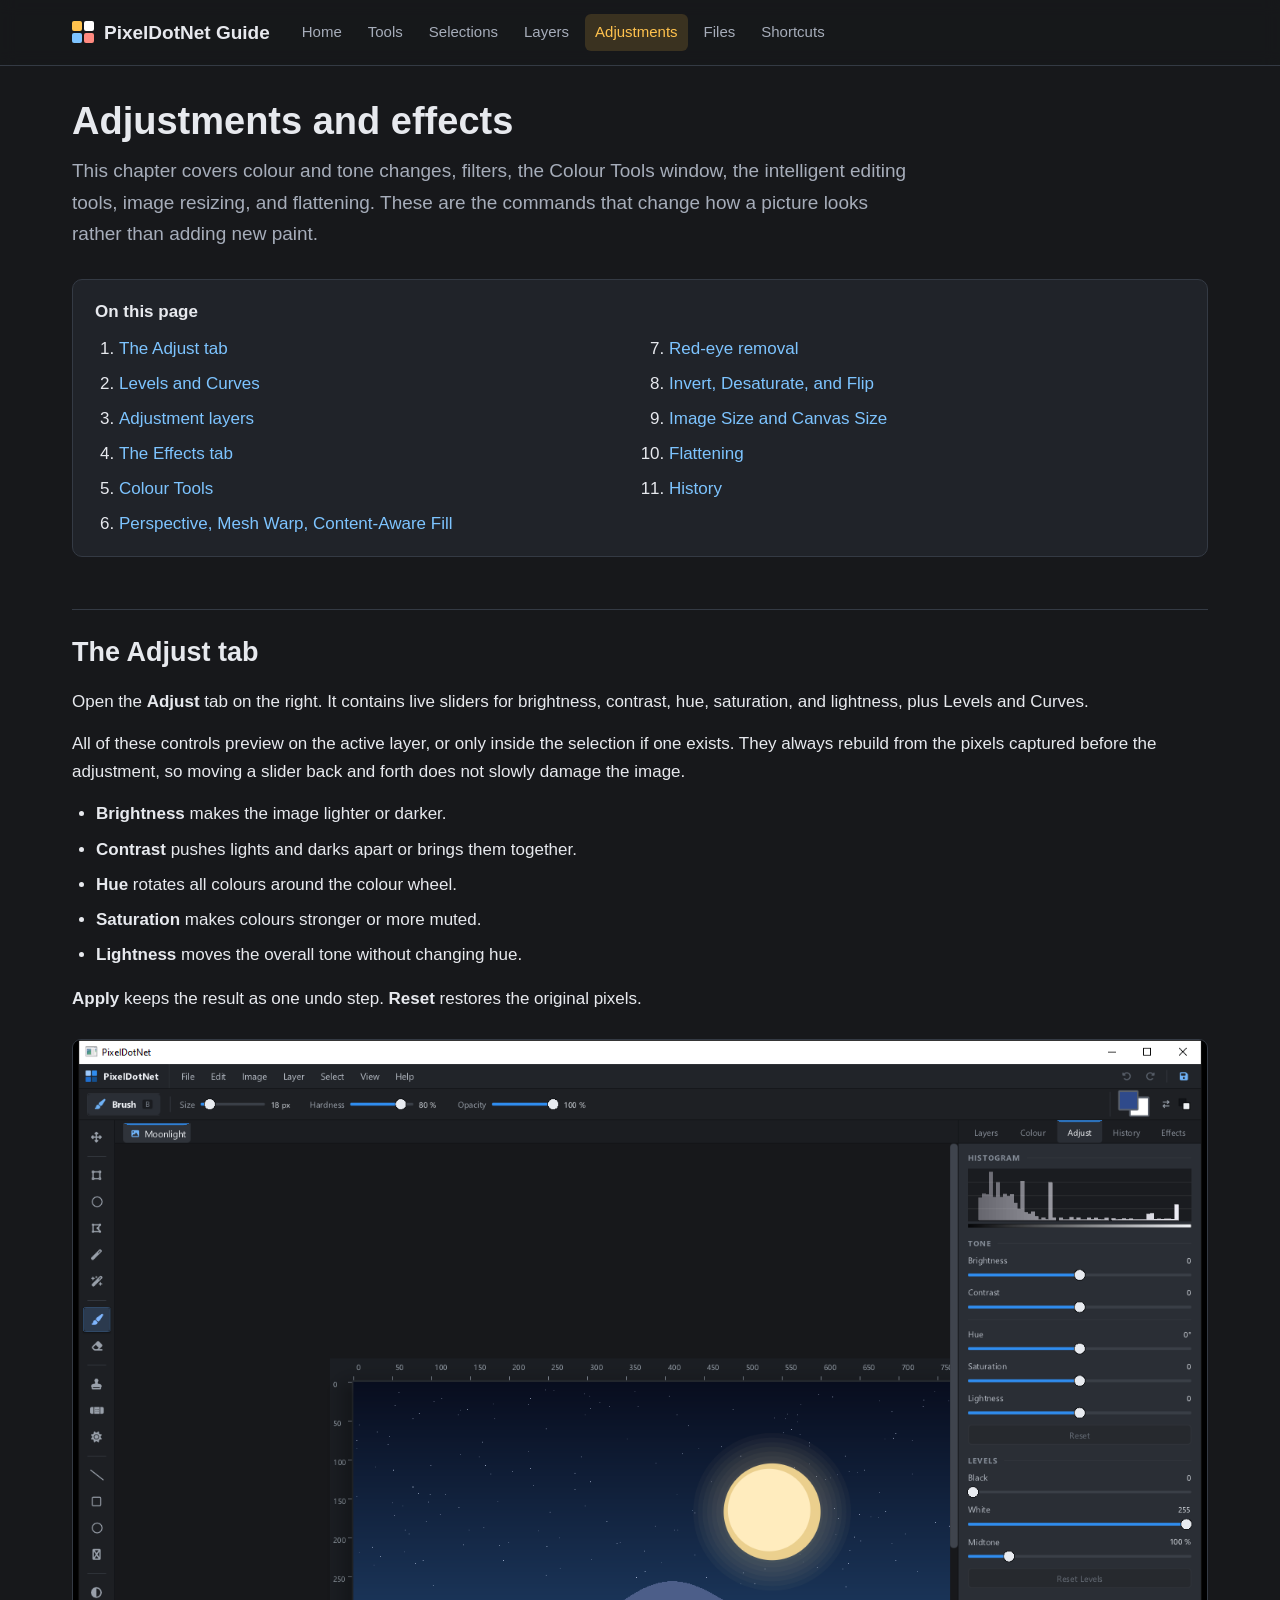
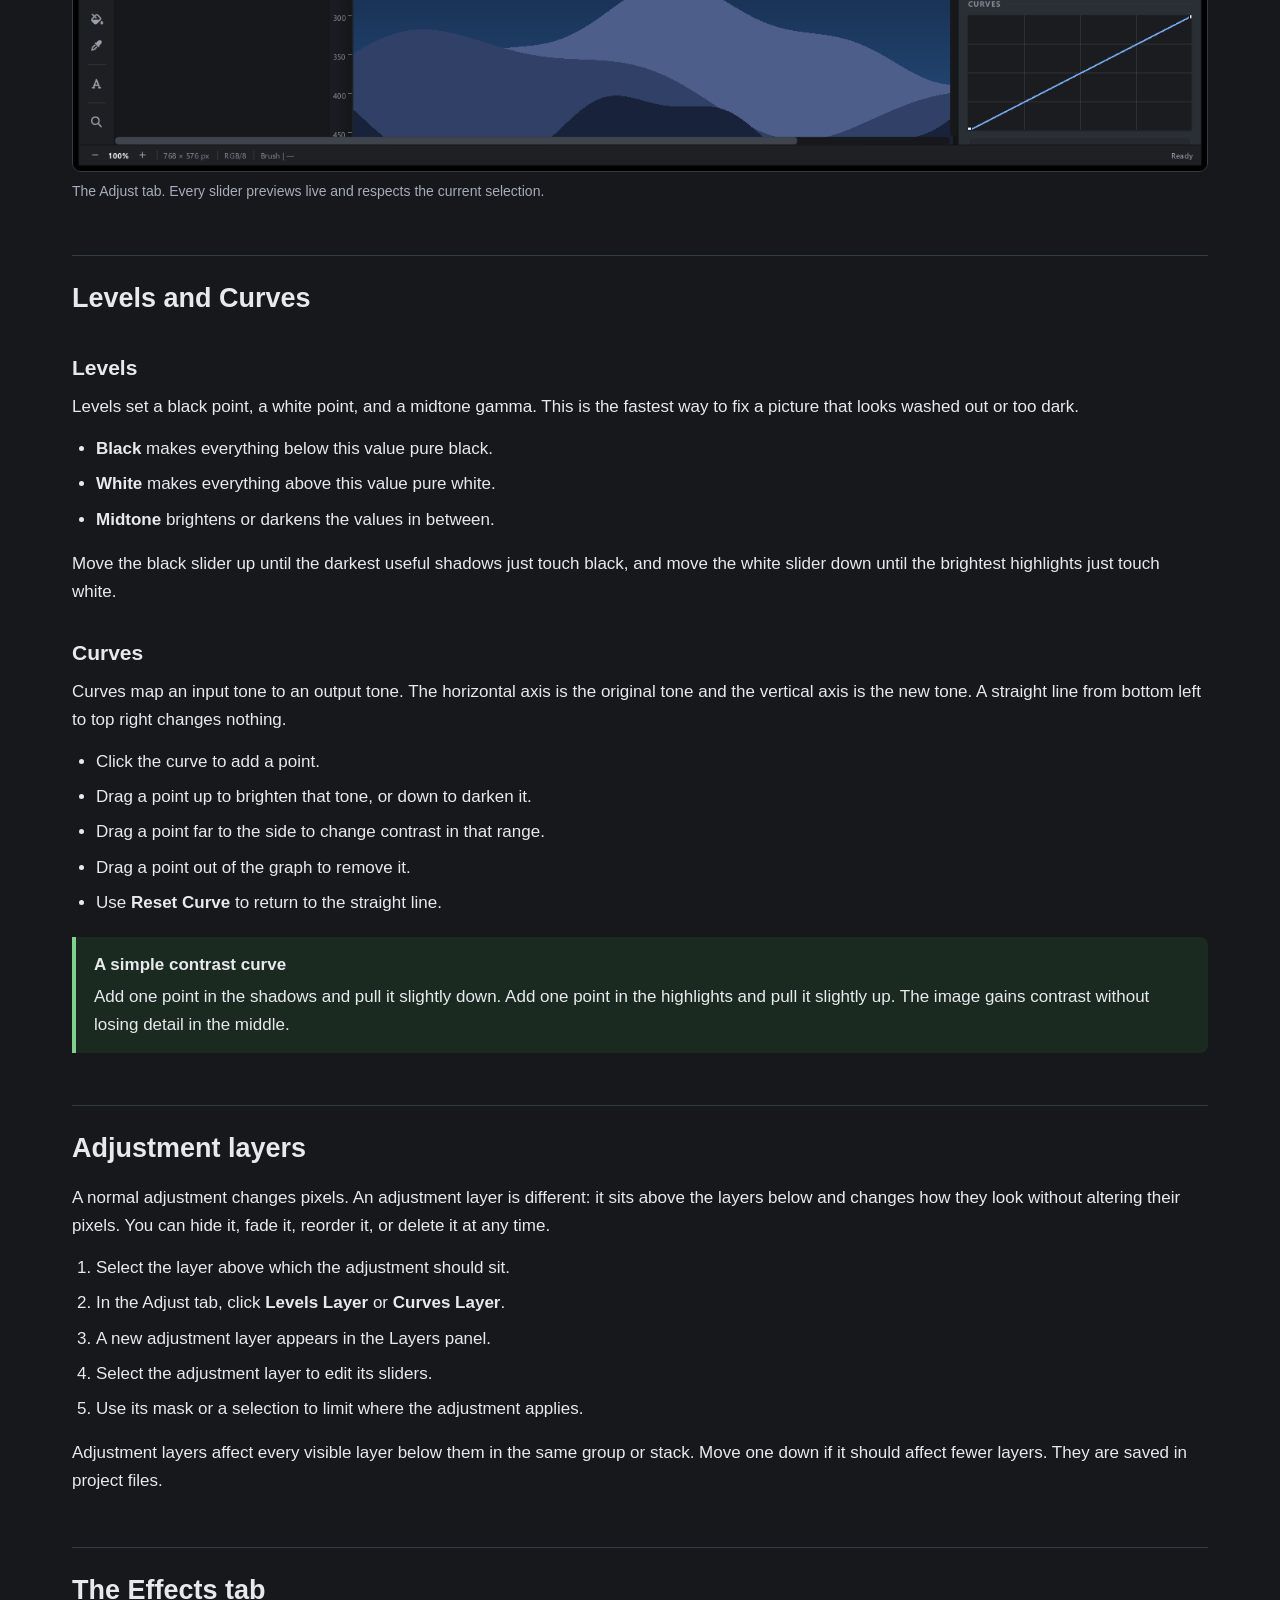
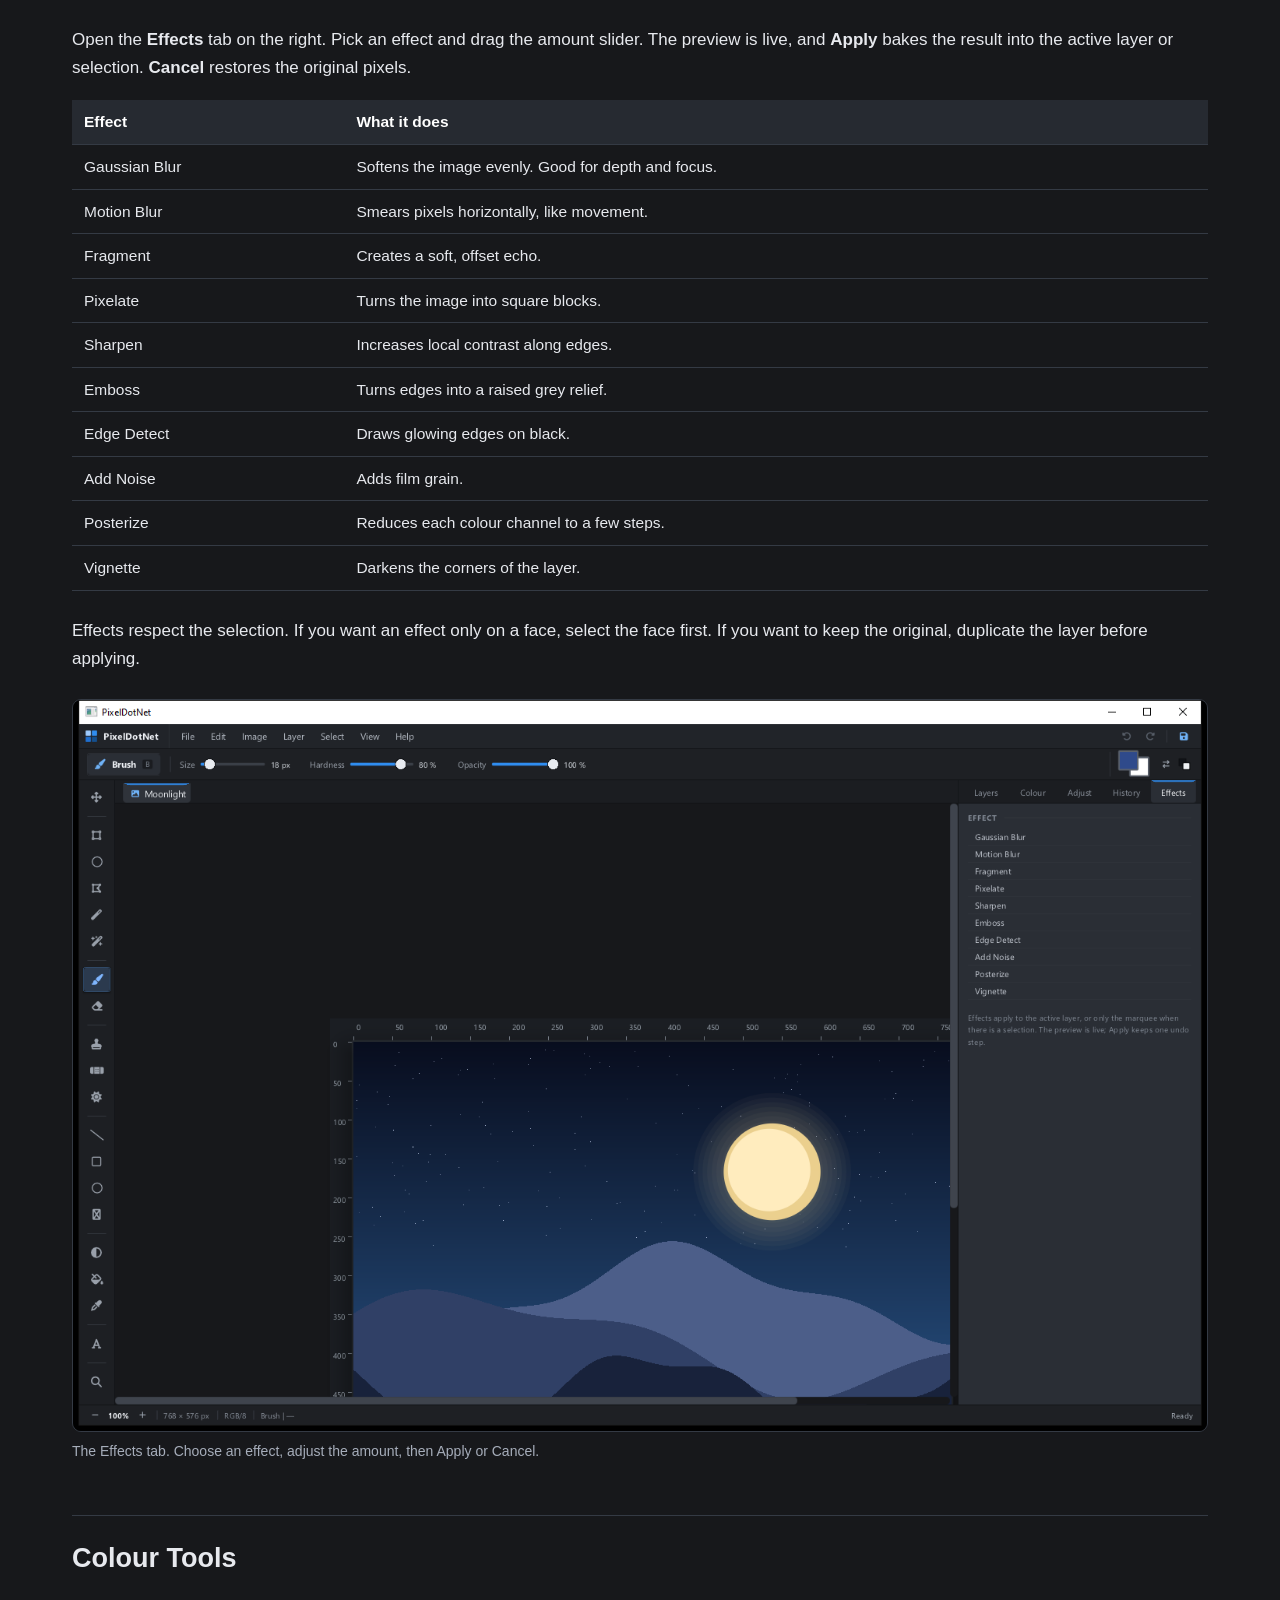
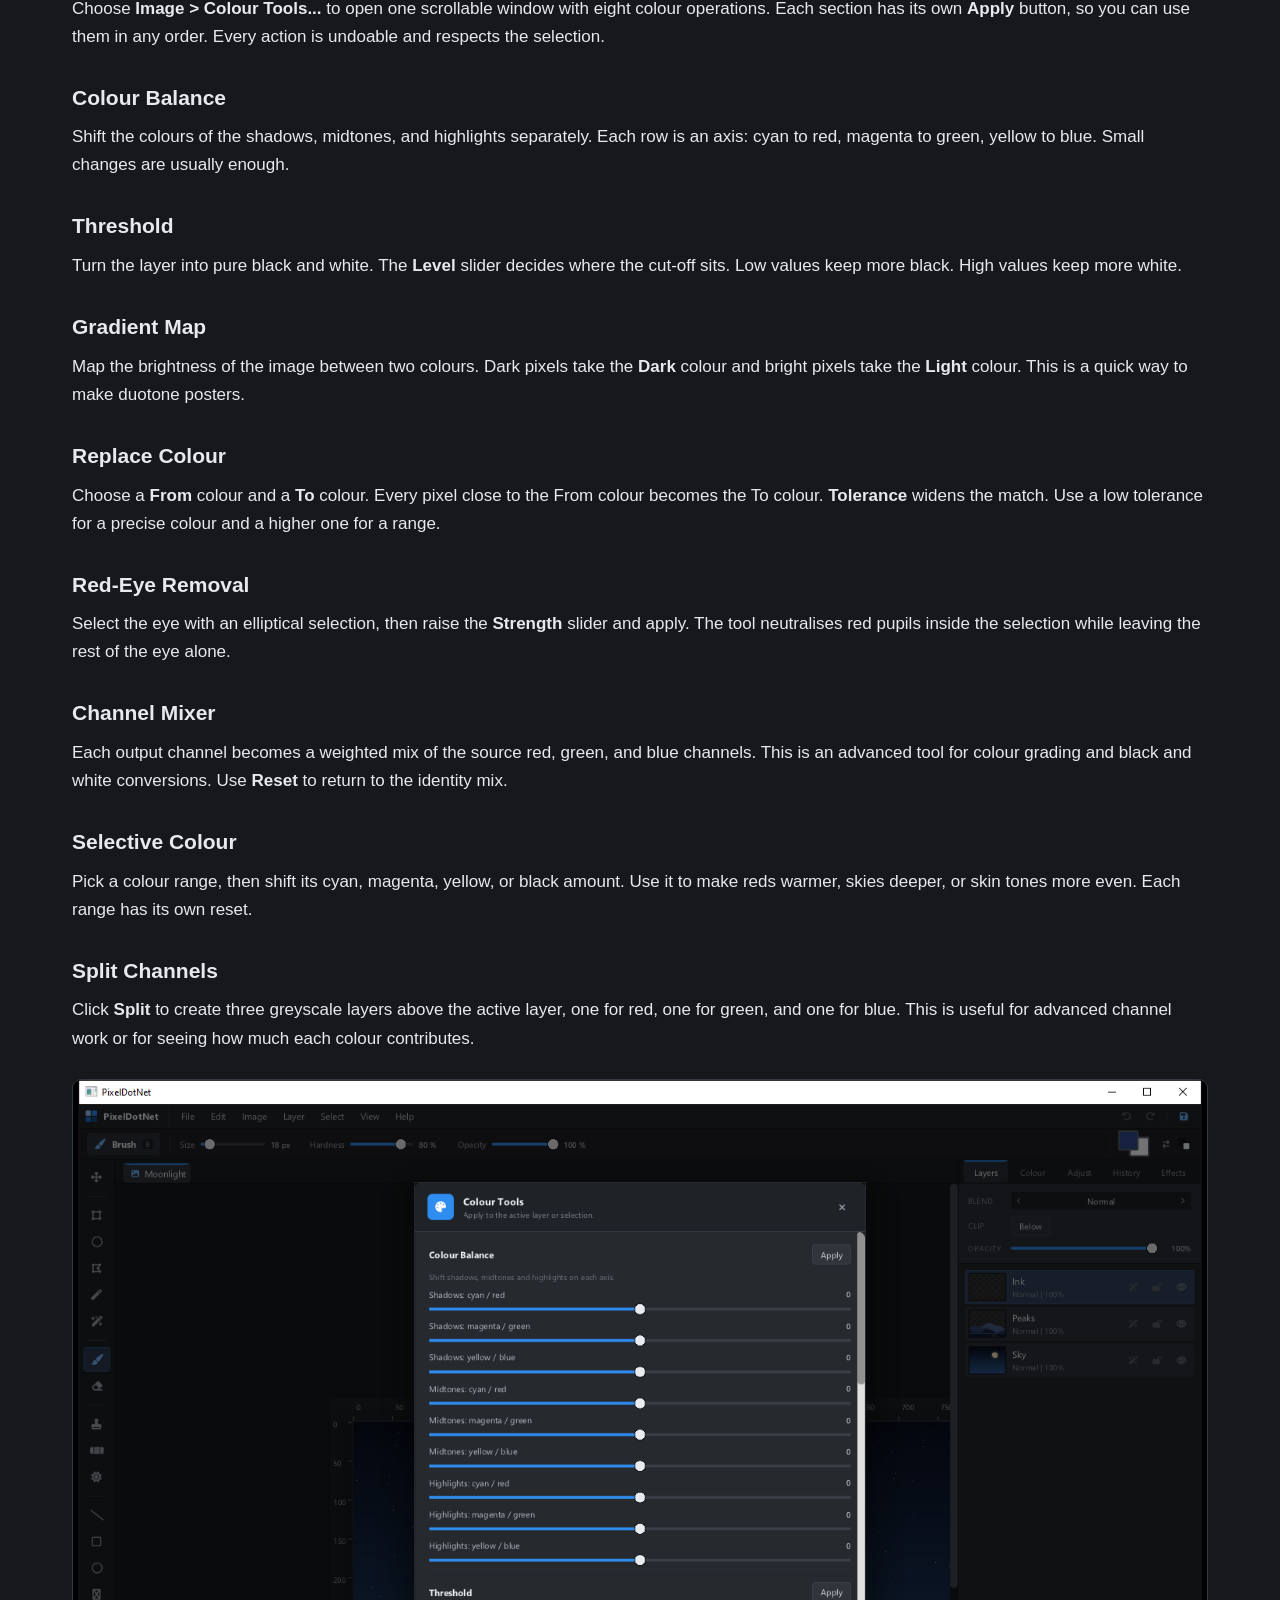
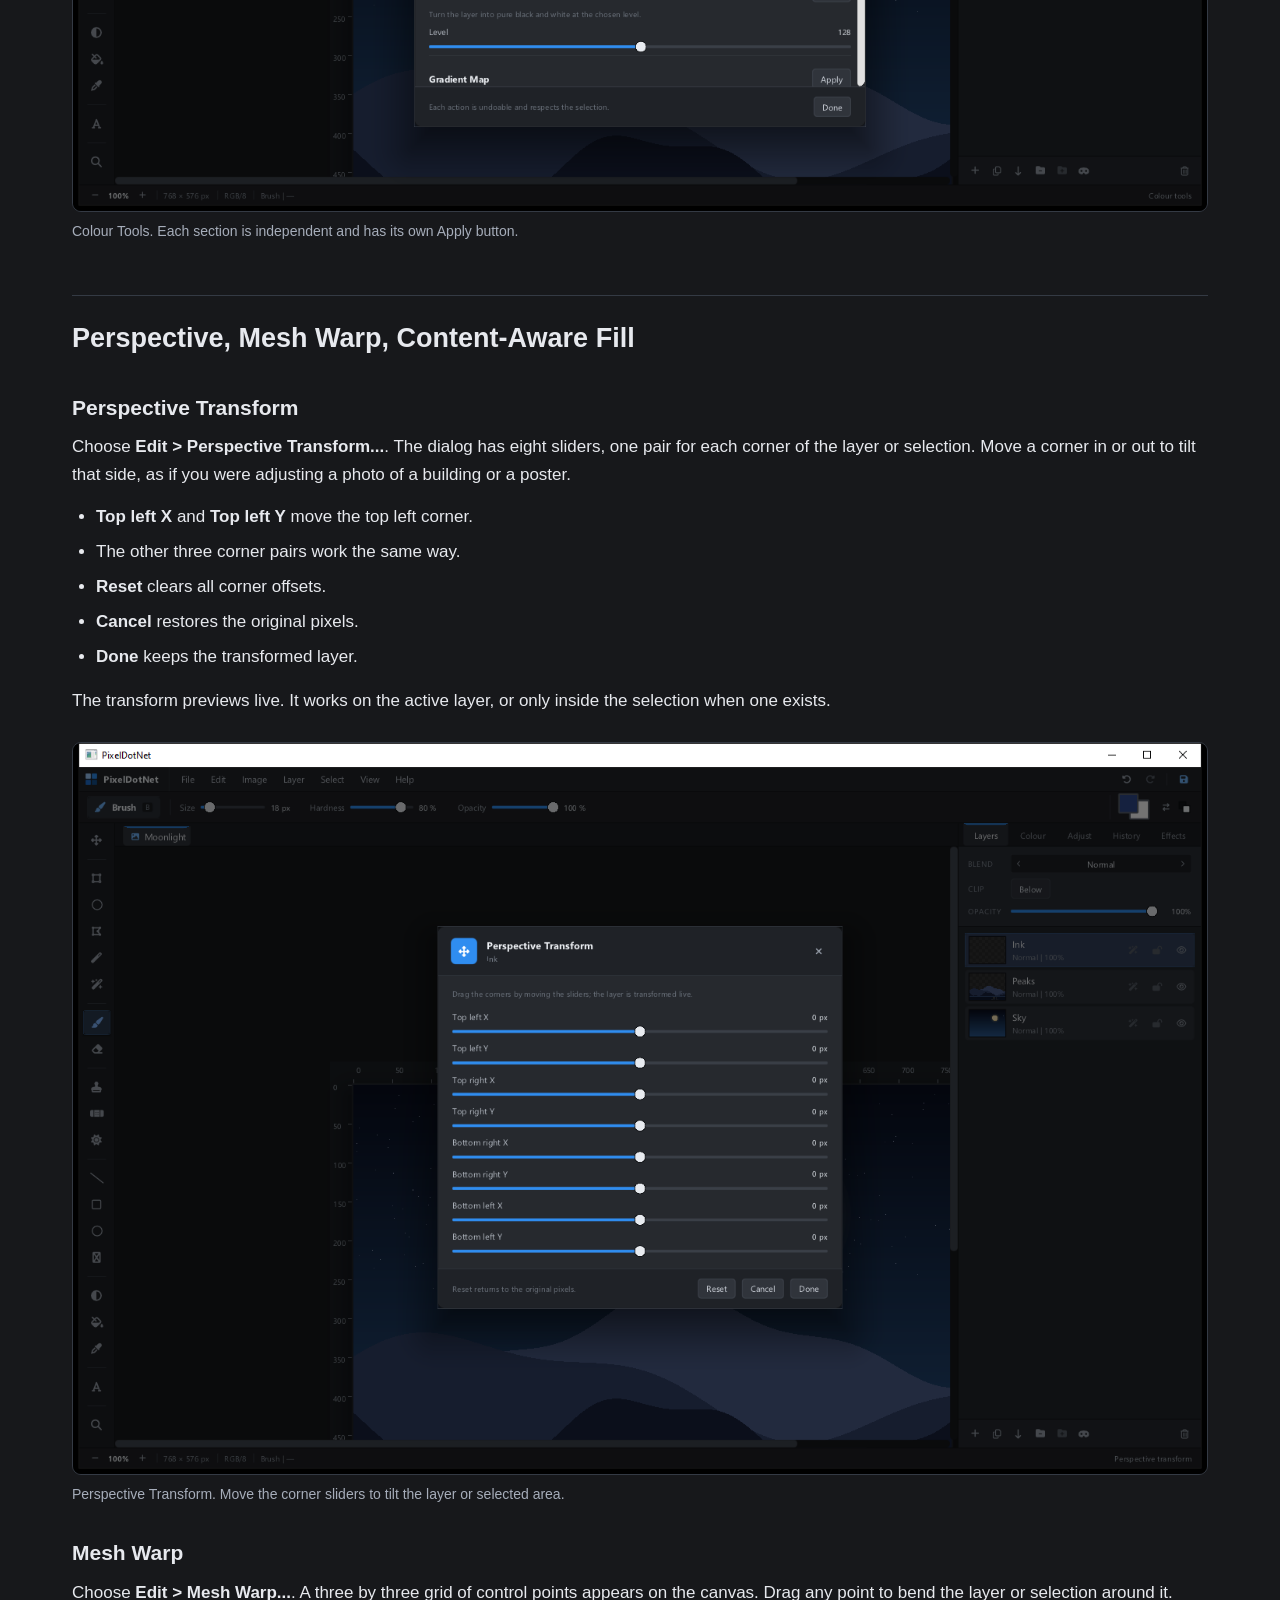
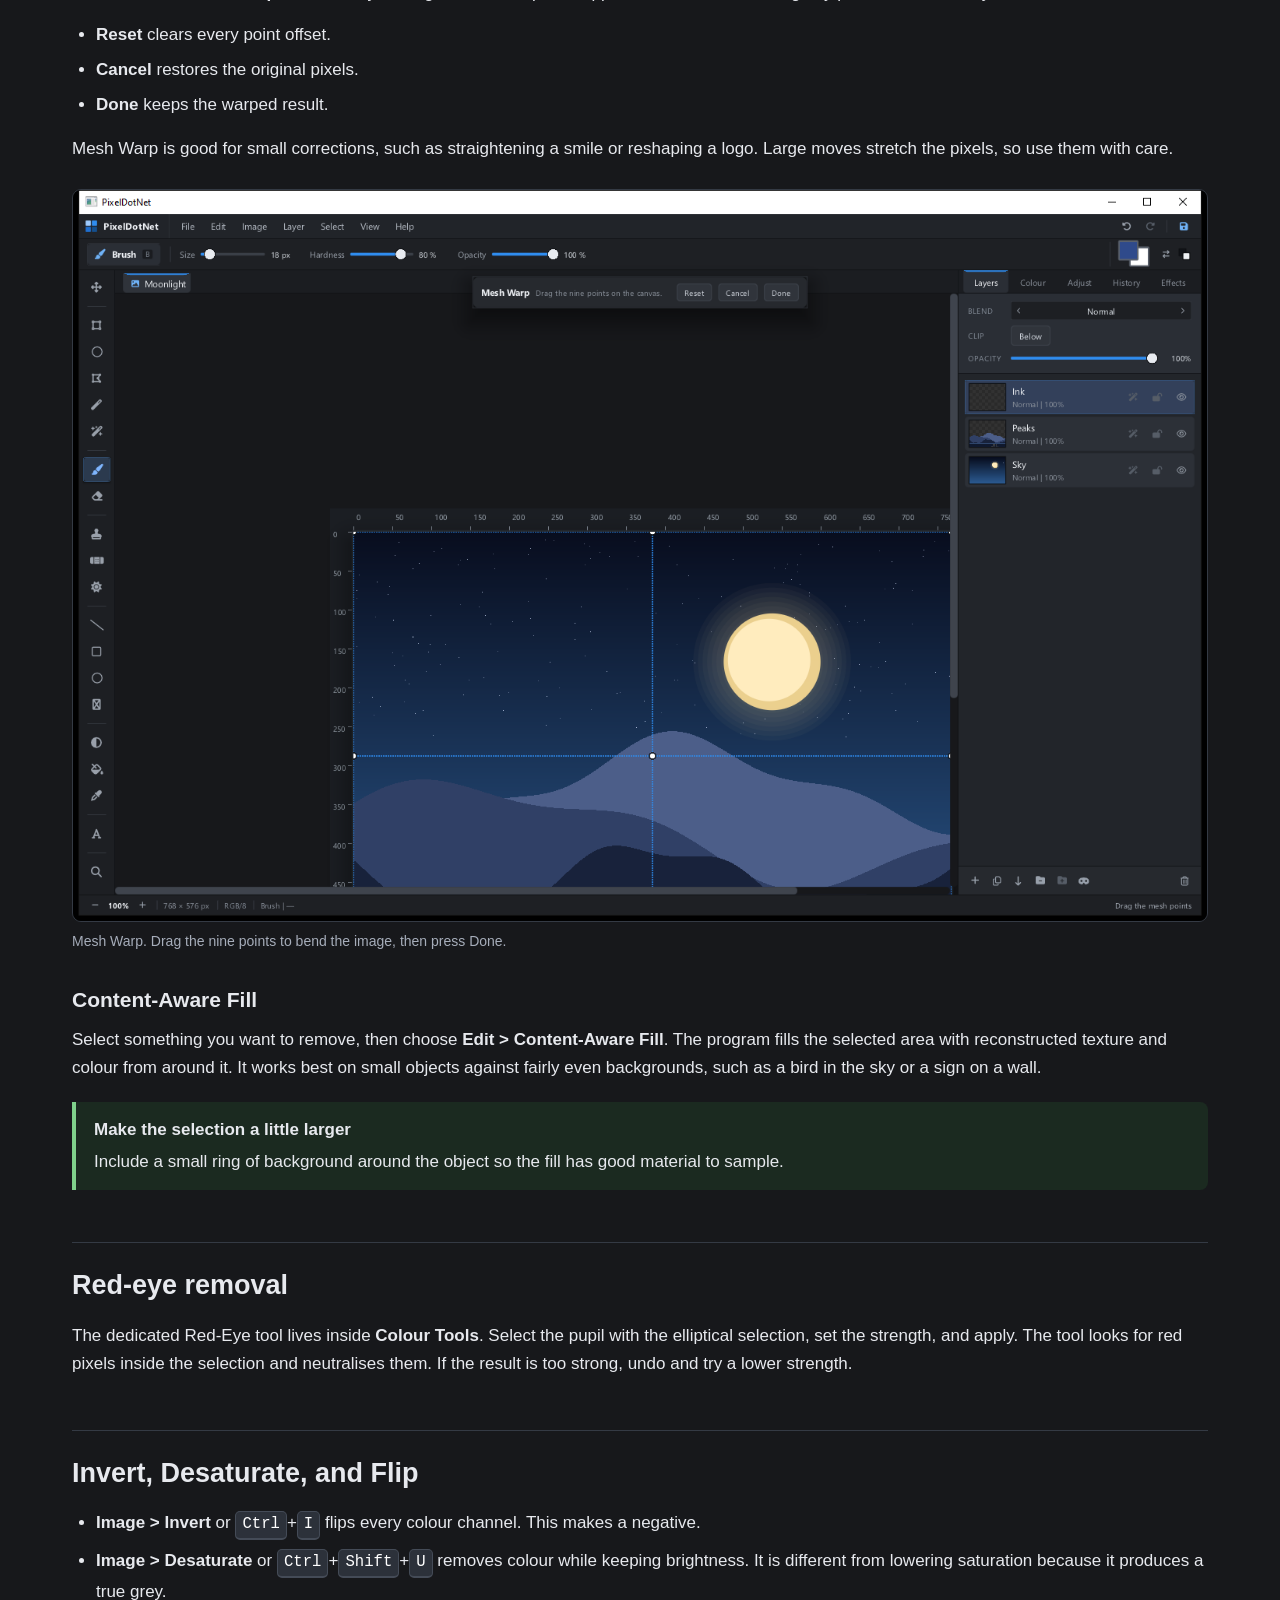
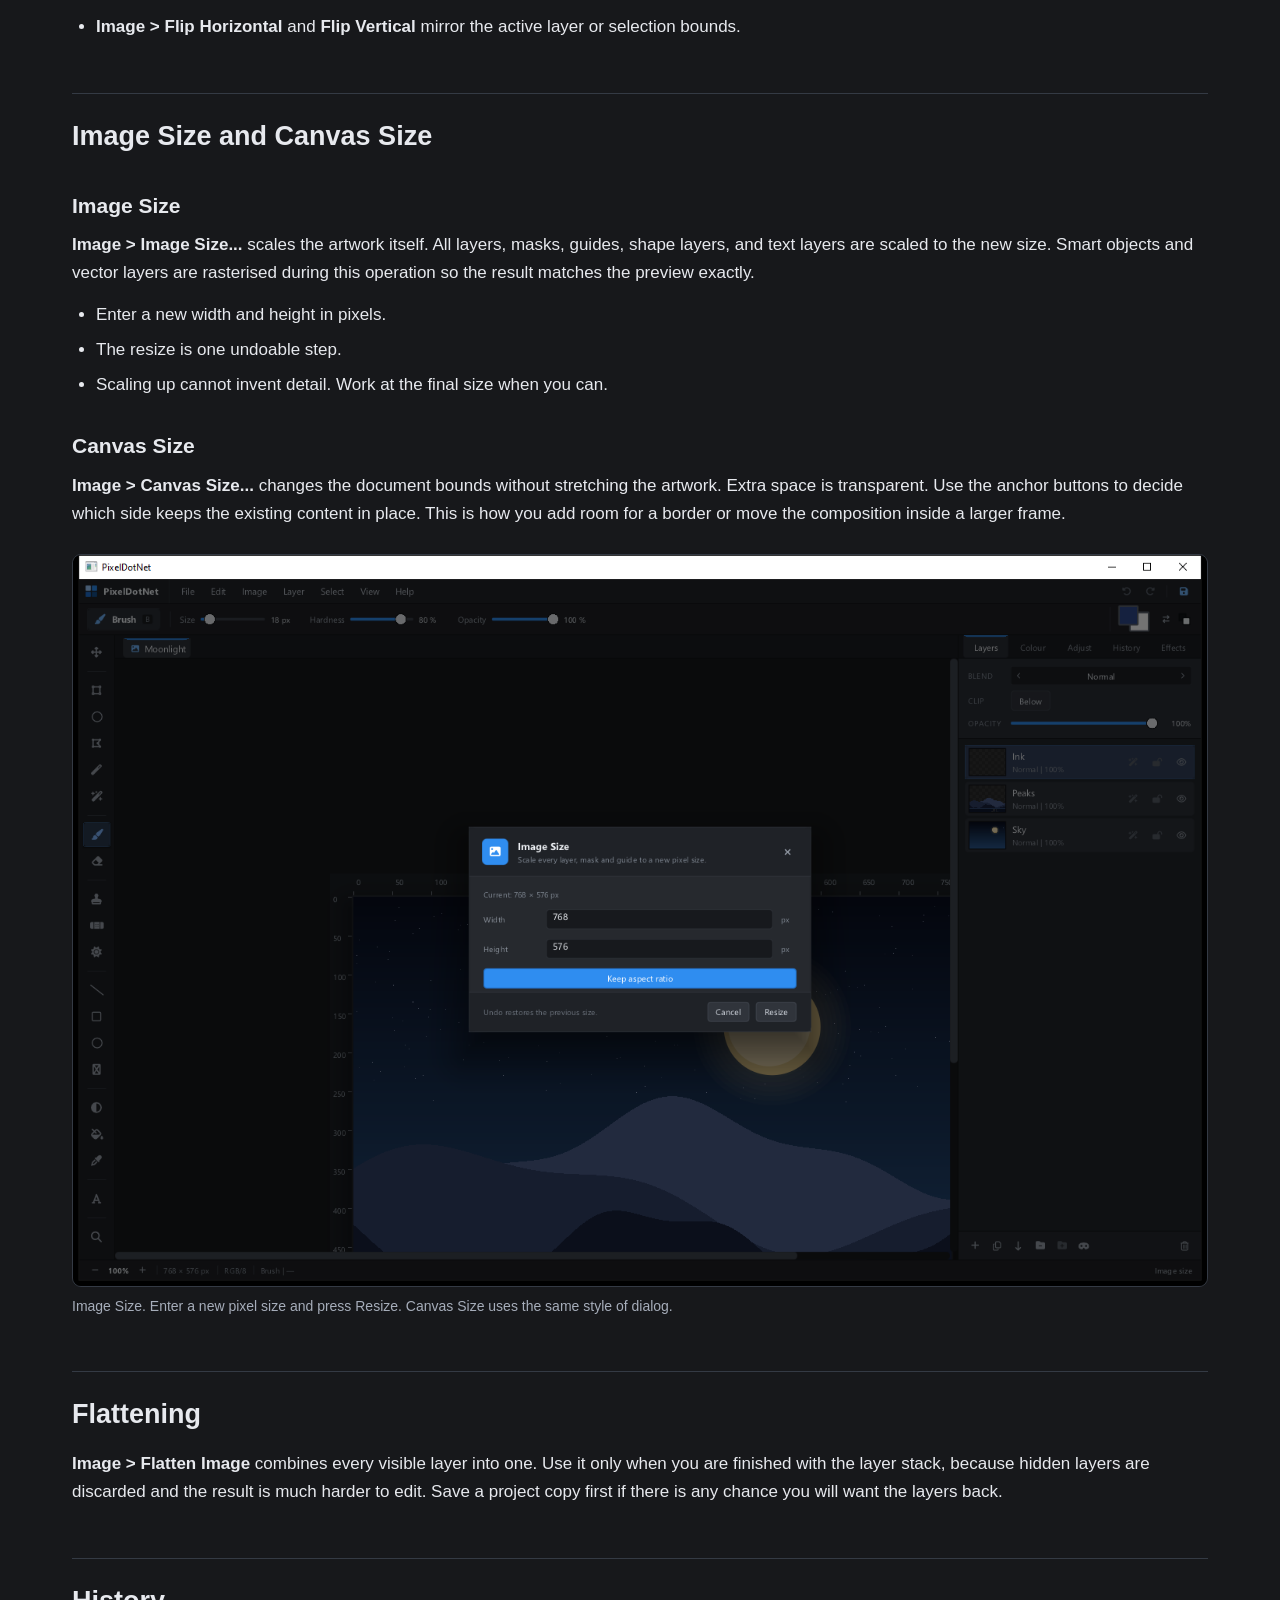
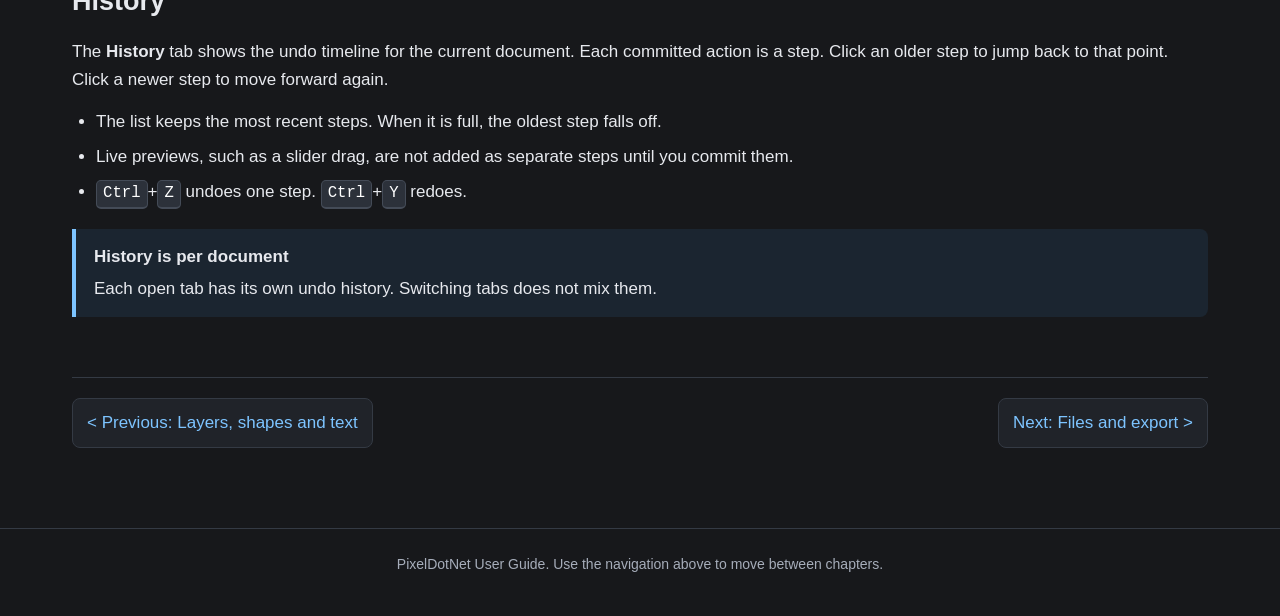
==== docs/adjustments.html @ 211b046e "docs(usage) added usage guides for users" ====
<!DOCTYPE html>
<html lang="en">
<head>
    <meta charset="utf-8">
    <meta name="viewport" content="width=device-width, initial-scale=1">
    <title>Adjustments and effects - PixelDotNet User Guide</title>
    <link rel="stylesheet" href="style.css">
</head>
<body>
<header class="topbar">
    <div class="topbar-inner">
        <a class="brand" href="index.html">
            <span class="brand-mark"><span></span><span></span><span></span><span></span></span>
            PixelDotNet Guide
        </a>
        <nav class="mainnav">
            <a href="index.html">Home</a>
            <a href="tools.html">Tools</a>
            <a href="selections.html">Selections</a>
            <a href="layers.html">Layers</a>
            <a class="active" href="adjustments.html">Adjustments</a>
            <a href="files.html">Files</a>
            <a href="shortcuts.html">Shortcuts</a>
        </nav>
    </div>
</header>

<main>
    <div class="pagehead">
        <h1>Adjustments and effects</h1>
        <p>This chapter covers colour and tone changes, filters, the Colour Tools window, the intelligent editing tools, image resizing, and flattening. These are the commands that change how a picture looks rather than adding new paint.</p>
    </div>

    <div class="toc">
        <strong>On this page</strong>
        <ol>
            <li><a href="#adjust">The Adjust tab</a></li>
            <li><a href="#levels">Levels and Curves</a></li>
            <li><a href="#adjust-layers">Adjustment layers</a></li>
            <li><a href="#effects">The Effects tab</a></li>
            <li><a href="#colour-tools">Colour Tools</a></li>
            <li><a href="#smart-tools">Perspective, Mesh Warp, Content-Aware Fill</a></li>
            <li><a href="#red-eye">Red-eye removal</a></li>
            <li><a href="#image">Invert, Desaturate, and Flip</a></li>
            <li><a href="#size">Image Size and Canvas Size</a></li>
            <li><a href="#flatten">Flattening</a></li>
            <li><a href="#history">History</a></li>
        </ol>
    </div>

    <h2 id="adjust">The Adjust tab</h2>
    <p>Open the <strong>Adjust</strong> tab on the right. It contains live sliders for brightness, contrast, hue, saturation, and lightness, plus Levels and Curves.</p>
    <p>All of these controls preview on the active layer, or only inside the selection if one exists. They always rebuild from the pixels captured before the adjustment, so moving a slider back and forth does not slowly damage the image.</p>
    <ul>
        <li><strong>Brightness</strong> makes the image lighter or darker.</li>
        <li><strong>Contrast</strong> pushes lights and darks apart or brings them together.</li>
        <li><strong>Hue</strong> rotates all colours around the colour wheel.</li>
        <li><strong>Saturation</strong> makes colours stronger or more muted.</li>
        <li><strong>Lightness</strong> moves the overall tone without changing hue.</li>
    </ul>
    <p><strong>Apply</strong> keeps the result as one undo step. <strong>Reset</strong> restores the original pixels.</p>

    <figure>
        <img src="screenshots/adjust.png" alt="The Adjust tab with brightness, contrast, hue, saturation, levels, and curves">
        <figcaption>The Adjust tab. Every slider previews live and respects the current selection.</figcaption>
    </figure>

    <h2 id="levels">Levels and Curves</h2>
    <h3>Levels</h3>
    <p>Levels set a black point, a white point, and a midtone gamma. This is the fastest way to fix a picture that looks washed out or too dark.</p>
    <ul>
        <li><strong>Black</strong> makes everything below this value pure black.</li>
        <li><strong>White</strong> makes everything above this value pure white.</li>
        <li><strong>Midtone</strong> brightens or darkens the values in between.</li>
    </ul>
    <p>Move the black slider up until the darkest useful shadows just touch black, and move the white slider down until the brightest highlights just touch white.</p>

    <h3>Curves</h3>
    <p>Curves map an input tone to an output tone. The horizontal axis is the original tone and the vertical axis is the new tone. A straight line from bottom left to top right changes nothing.</p>
    <ul>
        <li>Click the curve to add a point.</li>
        <li>Drag a point up to brighten that tone, or down to darken it.</li>
        <li>Drag a point far to the side to change contrast in that range.</li>
        <li>Drag a point out of the graph to remove it.</li>
        <li>Use <strong>Reset Curve</strong> to return to the straight line.</li>
    </ul>
    <div class="tip">
        <strong>A simple contrast curve</strong>
        Add one point in the shadows and pull it slightly down. Add one point in the highlights and pull it slightly up. The image gains contrast without losing detail in the middle.
    </div>

    <h2 id="adjust-layers">Adjustment layers</h2>
    <p>A normal adjustment changes pixels. An adjustment layer is different: it sits above the layers below and changes how they look without altering their pixels. You can hide it, fade it, reorder it, or delete it at any time.</p>
    <ol>
        <li>Select the layer above which the adjustment should sit.</li>
        <li>In the Adjust tab, click <strong>Levels Layer</strong> or <strong>Curves Layer</strong>.</li>
        <li>A new adjustment layer appears in the Layers panel.</li>
        <li>Select the adjustment layer to edit its sliders.</li>
        <li>Use its mask or a selection to limit where the adjustment applies.</li>
    </ol>
    <p>Adjustment layers affect every visible layer below them in the same group or stack. Move one down if it should affect fewer layers. They are saved in project files.</p>

    <h2 id="effects">The Effects tab</h2>
    <p>Open the <strong>Effects</strong> tab on the right. Pick an effect and drag the amount slider. The preview is live, and <strong>Apply</strong> bakes the result into the active layer or selection. <strong>Cancel</strong> restores the original pixels.</p>
    <table>
        <tr><th>Effect</th><th>What it does</th></tr>
        <tr><td>Gaussian Blur</td><td>Softens the image evenly. Good for depth and focus.</td></tr>
        <tr><td>Motion Blur</td><td>Smears pixels horizontally, like movement.</td></tr>
        <tr><td>Fragment</td><td>Creates a soft, offset echo.</td></tr>
        <tr><td>Pixelate</td><td>Turns the image into square blocks.</td></tr>
        <tr><td>Sharpen</td><td>Increases local contrast along edges.</td></tr>
        <tr><td>Emboss</td><td>Turns edges into a raised grey relief.</td></tr>
        <tr><td>Edge Detect</td><td>Draws glowing edges on black.</td></tr>
        <tr><td>Add Noise</td><td>Adds film grain.</td></tr>
        <tr><td>Posterize</td><td>Reduces each colour channel to a few steps.</td></tr>
        <tr><td>Vignette</td><td>Darkens the corners of the layer.</td></tr>
    </table>
    <p>Effects respect the selection. If you want an effect only on a face, select the face first. If you want to keep the original, duplicate the layer before applying.</p>

    <figure>
        <img src="screenshots/effects.png" alt="The Effects tab with the effect list and amount slider">
        <figcaption>The Effects tab. Choose an effect, adjust the amount, then Apply or Cancel.</figcaption>
    </figure>

    <h2 id="colour-tools">Colour Tools</h2>
    <p>Choose <strong>Image &gt; Colour Tools...</strong> to open one scrollable window with eight colour operations. Each section has its own <strong>Apply</strong> button, so you can use them in any order. Every action is undoable and respects the selection.</p>

    <h3>Colour Balance</h3>
    <p>Shift the colours of the shadows, midtones, and highlights separately. Each row is an axis: cyan to red, magenta to green, yellow to blue. Small changes are usually enough.</p>

    <h3>Threshold</h3>
    <p>Turn the layer into pure black and white. The <strong>Level</strong> slider decides where the cut-off sits. Low values keep more black. High values keep more white.</p>

    <h3>Gradient Map</h3>
    <p>Map the brightness of the image between two colours. Dark pixels take the <strong>Dark</strong> colour and bright pixels take the <strong>Light</strong> colour. This is a quick way to make duotone posters.</p>

    <h3>Replace Colour</h3>
    <p>Choose a <strong>From</strong> colour and a <strong>To</strong> colour. Every pixel close to the From colour becomes the To colour. <strong>Tolerance</strong> widens the match. Use a low tolerance for a precise colour and a higher one for a range.</p>

    <h3>Red-Eye Removal</h3>
    <p>Select the eye with an elliptical selection, then raise the <strong>Strength</strong> slider and apply. The tool neutralises red pupils inside the selection while leaving the rest of the eye alone.</p>

    <h3>Channel Mixer</h3>
    <p>Each output channel becomes a weighted mix of the source red, green, and blue channels. This is an advanced tool for colour grading and black and white conversions. Use <strong>Reset</strong> to return to the identity mix.</p>

    <h3>Selective Colour</h3>
    <p>Pick a colour range, then shift its cyan, magenta, yellow, or black amount. Use it to make reds warmer, skies deeper, or skin tones more even. Each range has its own reset.</p>

    <h3>Split Channels</h3>
    <p>Click <strong>Split</strong> to create three greyscale layers above the active layer, one for red, one for green, and one for blue. This is useful for advanced channel work or for seeing how much each colour contributes.</p>

    <figure>
        <img src="screenshots/colour.png" alt="The Colour Tools window with Colour Balance, Threshold, Gradient Map, and other sections">
        <figcaption>Colour Tools. Each section is independent and has its own Apply button.</figcaption>
    </figure>

    <h2 id="smart-tools">Perspective, Mesh Warp, Content-Aware Fill</h2>
    <h3>Perspective Transform</h3>
    <p>Choose <strong>Edit &gt; Perspective Transform...</strong>. The dialog has eight sliders, one pair for each corner of the layer or selection. Move a corner in or out to tilt that side, as if you were adjusting a photo of a building or a poster.</p>
    <ul>
        <li><strong>Top left X</strong> and <strong>Top left Y</strong> move the top left corner.</li>
        <li>The other three corner pairs work the same way.</li>
        <li><strong>Reset</strong> clears all corner offsets.</li>
        <li><strong>Cancel</strong> restores the original pixels.</li>
        <li><strong>Done</strong> keeps the transformed layer.</li>
    </ul>
    <p>The transform previews live. It works on the active layer, or only inside the selection when one exists.</p>

    <figure>
        <img src="screenshots/perspective.png" alt="The Perspective Transform dialog with eight corner offset sliders">
        <figcaption>Perspective Transform. Move the corner sliders to tilt the layer or selected area.</figcaption>
    </figure>

    <h3>Mesh Warp</h3>
    <p>Choose <strong>Edit &gt; Mesh Warp...</strong>. A three by three grid of control points appears on the canvas. Drag any point to bend the layer or selection around it.</p>
    <ul>
        <li><strong>Reset</strong> clears every point offset.</li>
        <li><strong>Cancel</strong> restores the original pixels.</li>
        <li><strong>Done</strong> keeps the warped result.</li>
    </ul>
    <p>Mesh Warp is good for small corrections, such as straightening a smile or reshaping a logo. Large moves stretch the pixels, so use them with care.</p>

    <figure>
        <img src="screenshots/meshwarp.png" alt="The Mesh Warp grid with nine draggable points on the canvas">
        <figcaption>Mesh Warp. Drag the nine points to bend the image, then press Done.</figcaption>
    </figure>

    <h3>Content-Aware Fill</h3>
    <p>Select something you want to remove, then choose <strong>Edit &gt; Content-Aware Fill</strong>. The program fills the selected area with reconstructed texture and colour from around it. It works best on small objects against fairly even backgrounds, such as a bird in the sky or a sign on a wall.</p>
    <div class="tip">
        <strong>Make the selection a little larger</strong>
        Include a small ring of background around the object so the fill has good material to sample.
    </div>

    <h2 id="red-eye">Red-eye removal</h2>
    <p>The dedicated Red-Eye tool lives inside <strong>Colour Tools</strong>. Select the pupil with the elliptical selection, set the strength, and apply. The tool looks for red pixels inside the selection and neutralises them. If the result is too strong, undo and try a lower strength.</p>

    <h2 id="image">Invert, Desaturate, and Flip</h2>
    <ul>
        <li><strong>Image &gt; Invert</strong> or <kbd>Ctrl</kbd>+<kbd>I</kbd> flips every colour channel. This makes a negative.</li>
        <li><strong>Image &gt; Desaturate</strong> or <kbd>Ctrl</kbd>+<kbd>Shift</kbd>+<kbd>U</kbd> removes colour while keeping brightness. It is different from lowering saturation because it produces a true grey.</li>
        <li><strong>Image &gt; Flip Horizontal</strong> and <strong>Flip Vertical</strong> mirror the active layer or selection bounds.</li>
    </ul>

    <h2 id="size">Image Size and Canvas Size</h2>
    <h3>Image Size</h3>
    <p><strong>Image &gt; Image Size...</strong> scales the artwork itself. All layers, masks, guides, shape layers, and text layers are scaled to the new size. Smart objects and vector layers are rasterised during this operation so the result matches the preview exactly.</p>
    <ul>
        <li>Enter a new width and height in pixels.</li>
        <li>The resize is one undoable step.</li>
        <li>Scaling up cannot invent detail. Work at the final size when you can.</li>
    </ul>

    <h3>Canvas Size</h3>
    <p><strong>Image &gt; Canvas Size...</strong> changes the document bounds without stretching the artwork. Extra space is transparent. Use the anchor buttons to decide which side keeps the existing content in place. This is how you add room for a border or move the composition inside a larger frame.</p>

    <figure>
        <img src="screenshots/resize.png" alt="The Image Size dialog with width, height, and anchor controls">
        <figcaption>Image Size. Enter a new pixel size and press Resize. Canvas Size uses the same style of dialog.</figcaption>
    </figure>

    <h2 id="flatten">Flattening</h2>
    <p><strong>Image &gt; Flatten Image</strong> combines every visible layer into one. Use it only when you are finished with the layer stack, because hidden layers are discarded and the result is much harder to edit. Save a project copy first if there is any chance you will want the layers back.</p>

    <h2 id="history">History</h2>
    <p>The <strong>History</strong> tab shows the undo timeline for the current document. Each committed action is a step. Click an older step to jump back to that point. Click a newer step to move forward again.</p>
    <ul>
        <li>The list keeps the most recent steps. When it is full, the oldest step falls off.</li>
        <li>Live previews, such as a slider drag, are not added as separate steps until you commit them.</li>
        <li><kbd>Ctrl</kbd>+<kbd>Z</kbd> undoes one step. <kbd>Ctrl</kbd>+<kbd>Y</kbd> redoes.</li>
    </ul>
    <div class="note">
        <strong>History is per document</strong>
        Each open tab has its own undo history. Switching tabs does not mix them.
    </div>

    <div class="pager">
        <a href="layers.html">&lt; Previous: Layers, shapes and text</a>
        <a href="files.html">Next: Files and export &gt;</a>
    </div>
</main>

<footer>PixelDotNet User Guide. Use the navigation above to move between chapters.</footer>
</body>
</html>
---- docs/style.css ----
:root {
    --bg: #17181b;
    --panel: #202329;
    --panel-2: #262a31;
    --ink: #e7e9ee;
    --muted: #a6adba;
    --line: #343a44;
    --accent: #ffc24d;
    --accent-soft: #3a3220;
    --blue: #7dc4ff;
    --green: #7fd18b;
    --red: #ff8a80;
    --code: #111318;
}

* {
    box-sizing: border-box;
}

html {
    scroll-behavior: smooth;
}

body {
    margin: 0;
    background: var(--bg);
    color: var(--ink);
    font: 17px/1.65 "Segoe UI", Tahoma, Verdana, sans-serif;
}

a {
    color: var(--blue);
    text-decoration: none;
}

a:hover {
    text-decoration: underline;
}

header.topbar {
    position: sticky;
    top: 0;
    z-index: 20;
    background: rgba(23, 24, 27, 0.96);
    border-bottom: 1px solid var(--line);
    backdrop-filter: blur(8px);
}

.topbar-inner {
    max-width: 1180px;
    margin: 0 auto;
    padding: 14px 22px;
    display: flex;
    align-items: center;
    gap: 22px;
    flex-wrap: wrap;
}

.brand {
    display: flex;
    align-items: center;
    gap: 10px;
    font-weight: 700;
    font-size: 19px;
    color: var(--ink);
}

.brand-mark {
    width: 22px;
    height: 22px;
    display: grid;
    grid-template-columns: 1fr 1fr;
    gap: 2px;
}

.brand-mark span {
    background: var(--accent);
    border-radius: 2px;
}

.brand-mark span:nth-child(2) {
    background: #ffffff;
}

.brand-mark span:nth-child(3) {
    background: #7dc4ff;
}

.brand-mark span:nth-child(4) {
    background: #ff8a80;
}

nav.mainnav {
    display: flex;
    gap: 6px;
    flex-wrap: wrap;
}

nav.mainnav a {
    padding: 6px 10px;
    border-radius: 6px;
    color: var(--muted);
    font-size: 15px;
}

nav.mainnav a:hover {
    background: var(--panel);
    text-decoration: none;
    color: var(--ink);
}

nav.mainnav a.active {
    background: var(--accent-soft);
    color: var(--accent);
}

main {
    max-width: 1180px;
    margin: 0 auto;
    padding: 34px 22px 80px;
}

.hero {
    display: grid;
    grid-template-columns: minmax(0, 1.3fr) minmax(0, 1fr);
    gap: 34px;
    align-items: center;
    margin-bottom: 42px;
}

.hero h1 {
    font-size: 44px;
    line-height: 1.1;
    margin: 0 0 16px;
    letter-spacing: -0.5px;
}

.hero p.lead {
    font-size: 20px;
    color: var(--muted);
    margin: 0 0 22px;
}

.hero img {
    width: 100%;
    border: 1px solid var(--line);
    border-radius: 10px;
    display: block;
}

h1 {
    font-size: 38px;
    line-height: 1.15;
    margin: 0 0 12px;
}

h2 {
    font-size: 27px;
    margin: 52px 0 14px;
    padding-top: 20px;
    border-top: 1px solid var(--line);
}

h3 {
    font-size: 21px;
    margin: 30px 0 8px;
}

h4 {
    font-size: 17px;
    margin: 22px 0 6px;
}

p {
    margin: 0 0 14px;
}

ul,
ol {
    margin: 0 0 16px;
    padding-left: 24px;
}

li {
    margin-bottom: 7px;
}

code,
kbd {
    font-family: Consolas, "Cascadia Mono", "Courier New", monospace;
    font-size: 0.92em;
}

code {
    background: var(--code);
    border: 1px solid #2c313a;
    padding: 1px 5px;
    border-radius: 4px;
}

kbd {
    display: inline-block;
    background: #2c313a;
    border: 1px solid #444b57;
    border-bottom-width: 2px;
    border-radius: 5px;
    padding: 0 6px;
    color: #ffffff;
    white-space: nowrap;
}

.pagehead {
    margin-bottom: 30px;
}

.pagehead p {
    color: var(--muted);
    font-size: 19px;
    max-width: 850px;
}

.toc {
    background: var(--panel);
    border: 1px solid var(--line);
    border-radius: 10px;
    padding: 18px 22px;
    margin: 24px 0 36px;
}

.promise {
    background: linear-gradient(135deg, #2b2415, #1c2026 60%);
    border: 1px solid #4a3c1a;
    border-left: 6px solid var(--accent);
    border-radius: 12px;
    padding: 26px 28px;
    margin: 34px 0 38px;
}

.promise h2 {
    margin: 0 0 12px;
    padding: 0;
    border: 0;
    font-size: 30px;
    color: #ffe0a0;
}

.promise .card {
    background: rgba(0, 0, 0, 0.18);
}

.promise-note {
    color: var(--muted);
    font-size: 15px;
    margin: 16px 0 0;
}

.toc strong {
    display: block;
    margin-bottom: 8px;
}

.toc ol {
    margin: 0;
    columns: 2;
    column-gap: 34px;
}

figure {
    margin: 26px 0;
}

figure img {
    width: 100%;
    display: block;
    border: 1px solid var(--line);
    border-radius: 9px;
    background: var(--panel);
}

figcaption {
    color: var(--muted);
    font-size: 14px;
    margin-top: 8px;
}

.note,
.tip,
.warning {
    border-left: 4px solid var(--blue);
    background: #1b2530;
    border-radius: 0 8px 8px 0;
    padding: 14px 18px;
    margin: 20px 0;
}

.tip {
    border-left-color: var(--green);
    background: #1b2a20;
}

.warning {
    border-left-color: var(--red);
    background: #2c1e1e;
}

.note strong,
.tip strong,
.warning strong {
    display: block;
    margin-bottom: 4px;
}

.grid2 {
    display: grid;
    grid-template-columns: repeat(2, minmax(0, 1fr));
    gap: 20px;
}

.grid3 {
    display: grid;
    grid-template-columns: repeat(3, minmax(0, 1fr));
    gap: 18px;
}

.card {
    background: var(--panel);
    border: 1px solid var(--line);
    border-radius: 10px;
    padding: 18px 20px;
}

.card h3 {
    margin-top: 0;
    font-size: 19px;
}

.card p:last-child {
    margin-bottom: 0;
}

table {
    width: 100%;
    border-collapse: collapse;
    margin: 18px 0 26px;
    font-size: 15.5px;
}

th,
td {
    text-align: left;
    padding: 9px 12px;
    border-bottom: 1px solid var(--line);
    vertical-align: top;
}

th {
    background: var(--panel-2);
    color: #ffffff;
    font-weight: 600;
}

tr:hover td {
    background: #1c1f24;
}

.steps {
    counter-reset: step;
    list-style: none;
    padding: 0;
    margin: 22px 0;
}

.steps > li {
    counter-increment: step;
    position: relative;
    padding-left: 48px;
    margin-bottom: 16px;
}

.steps > li::before {
    content: counter(step);
    position: absolute;
    left: 0;
    top: 0;
    width: 32px;
    height: 32px;
    border-radius: 50%;
    background: var(--accent);
    color: #1a1a1a;
    font-weight: 700;
    display: grid;
    place-items: center;
}

.pager {
    display: flex;
    justify-content: space-between;
    gap: 16px;
    margin-top: 60px;
    padding-top: 20px;
    border-top: 1px solid var(--line);
}

.pager a {
    background: var(--panel);
    border: 1px solid var(--line);
    border-radius: 8px;
    padding: 10px 14px;
}

footer {
    border-top: 1px solid var(--line);
    color: var(--muted);
    font-size: 14px;
    padding: 24px 22px 40px;
    text-align: center;
}

@media (max-width: 820px) {
    .hero {
        grid-template-columns: 1fr;
    }

    .hero h1 {
        font-size: 34px;
    }

    .grid2,
    .grid3 {
        grid-template-columns: 1fr;
    }

    .toc ol {
        columns: 1;
    }

    body {
        font-size: 16px;
    }
}
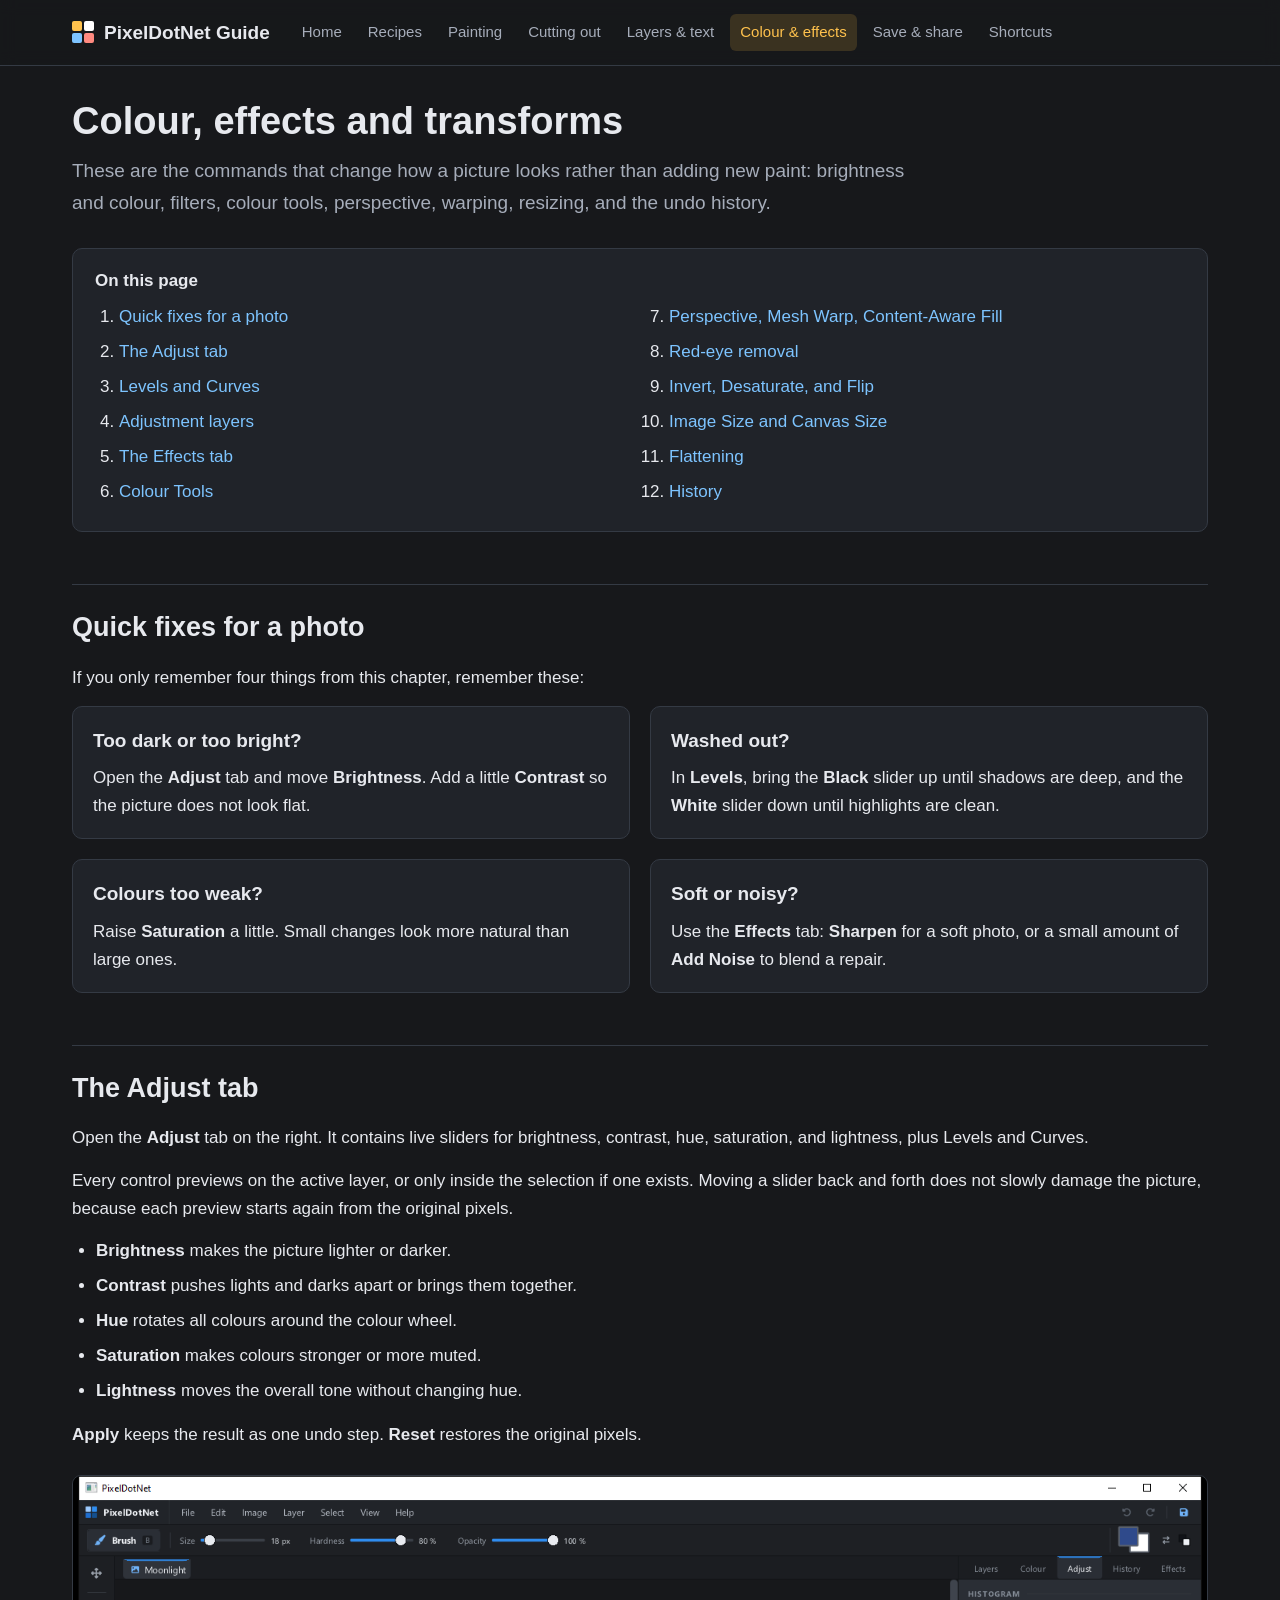
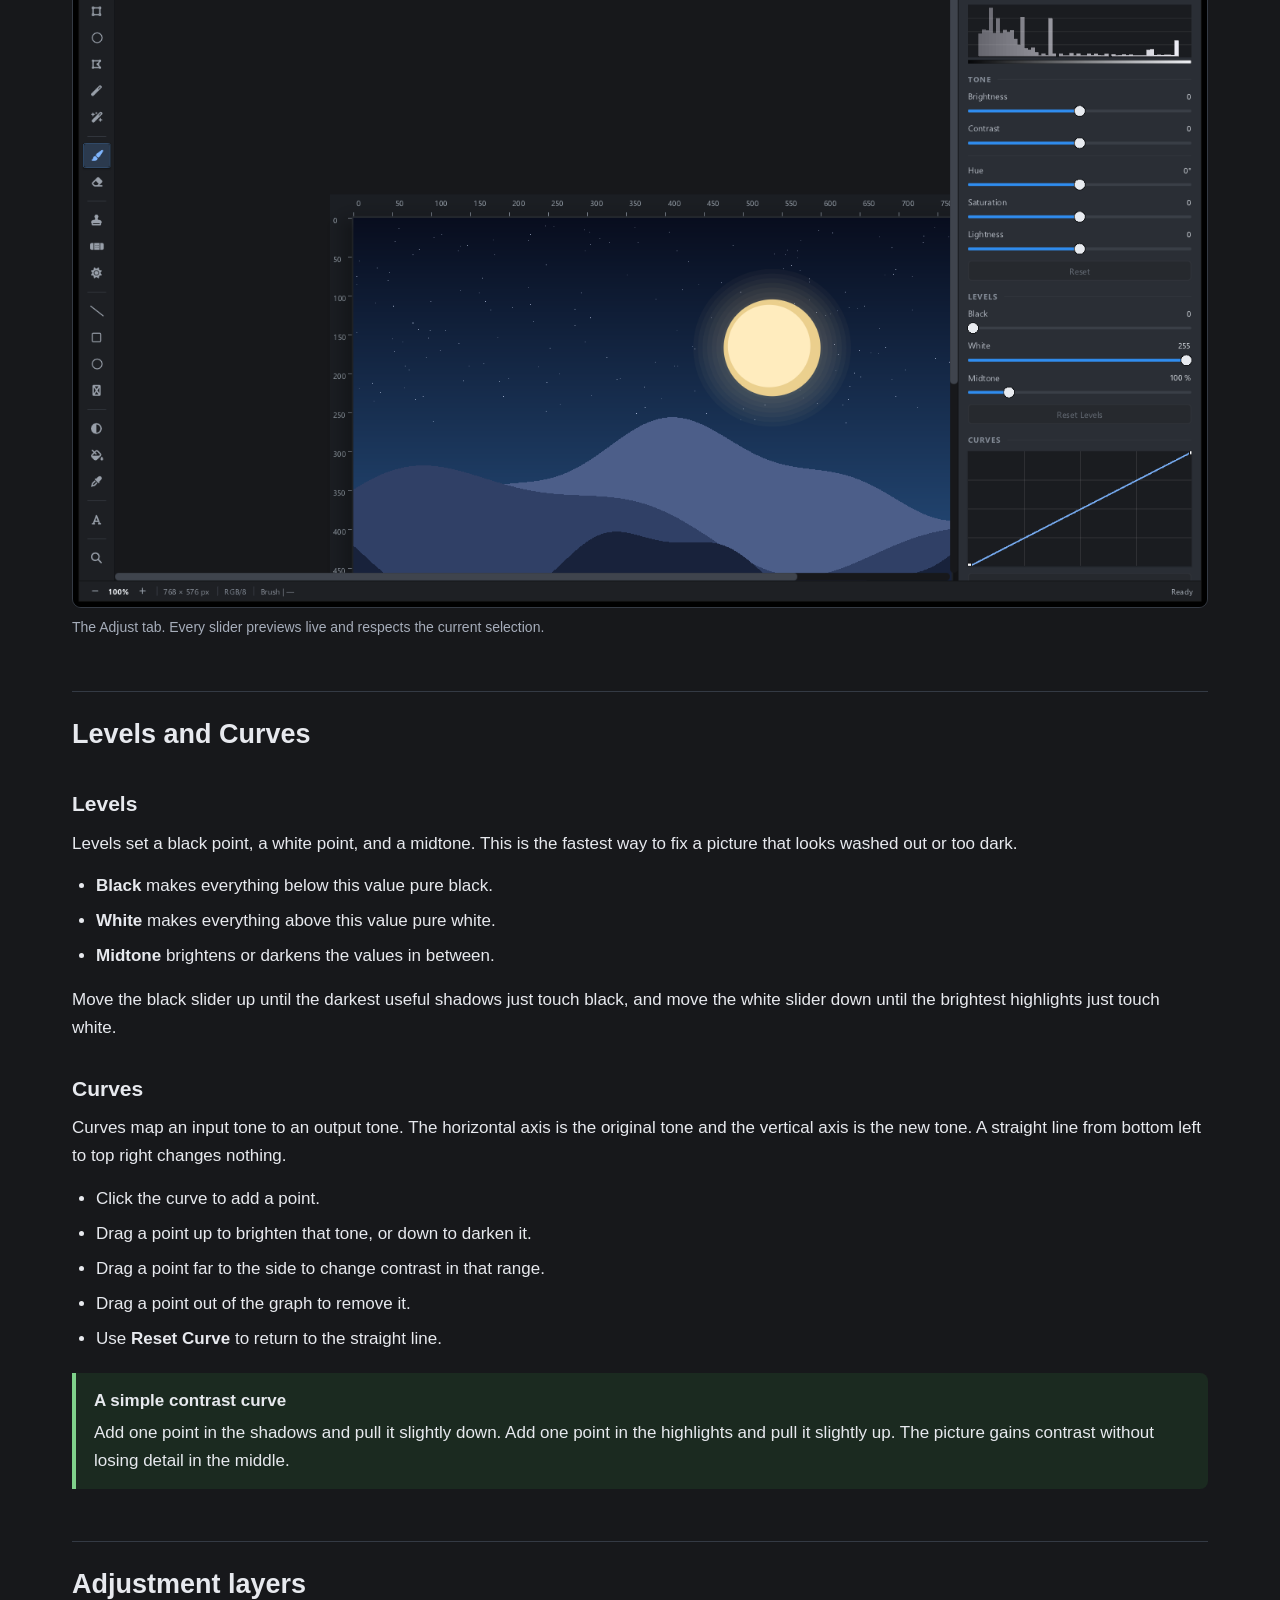
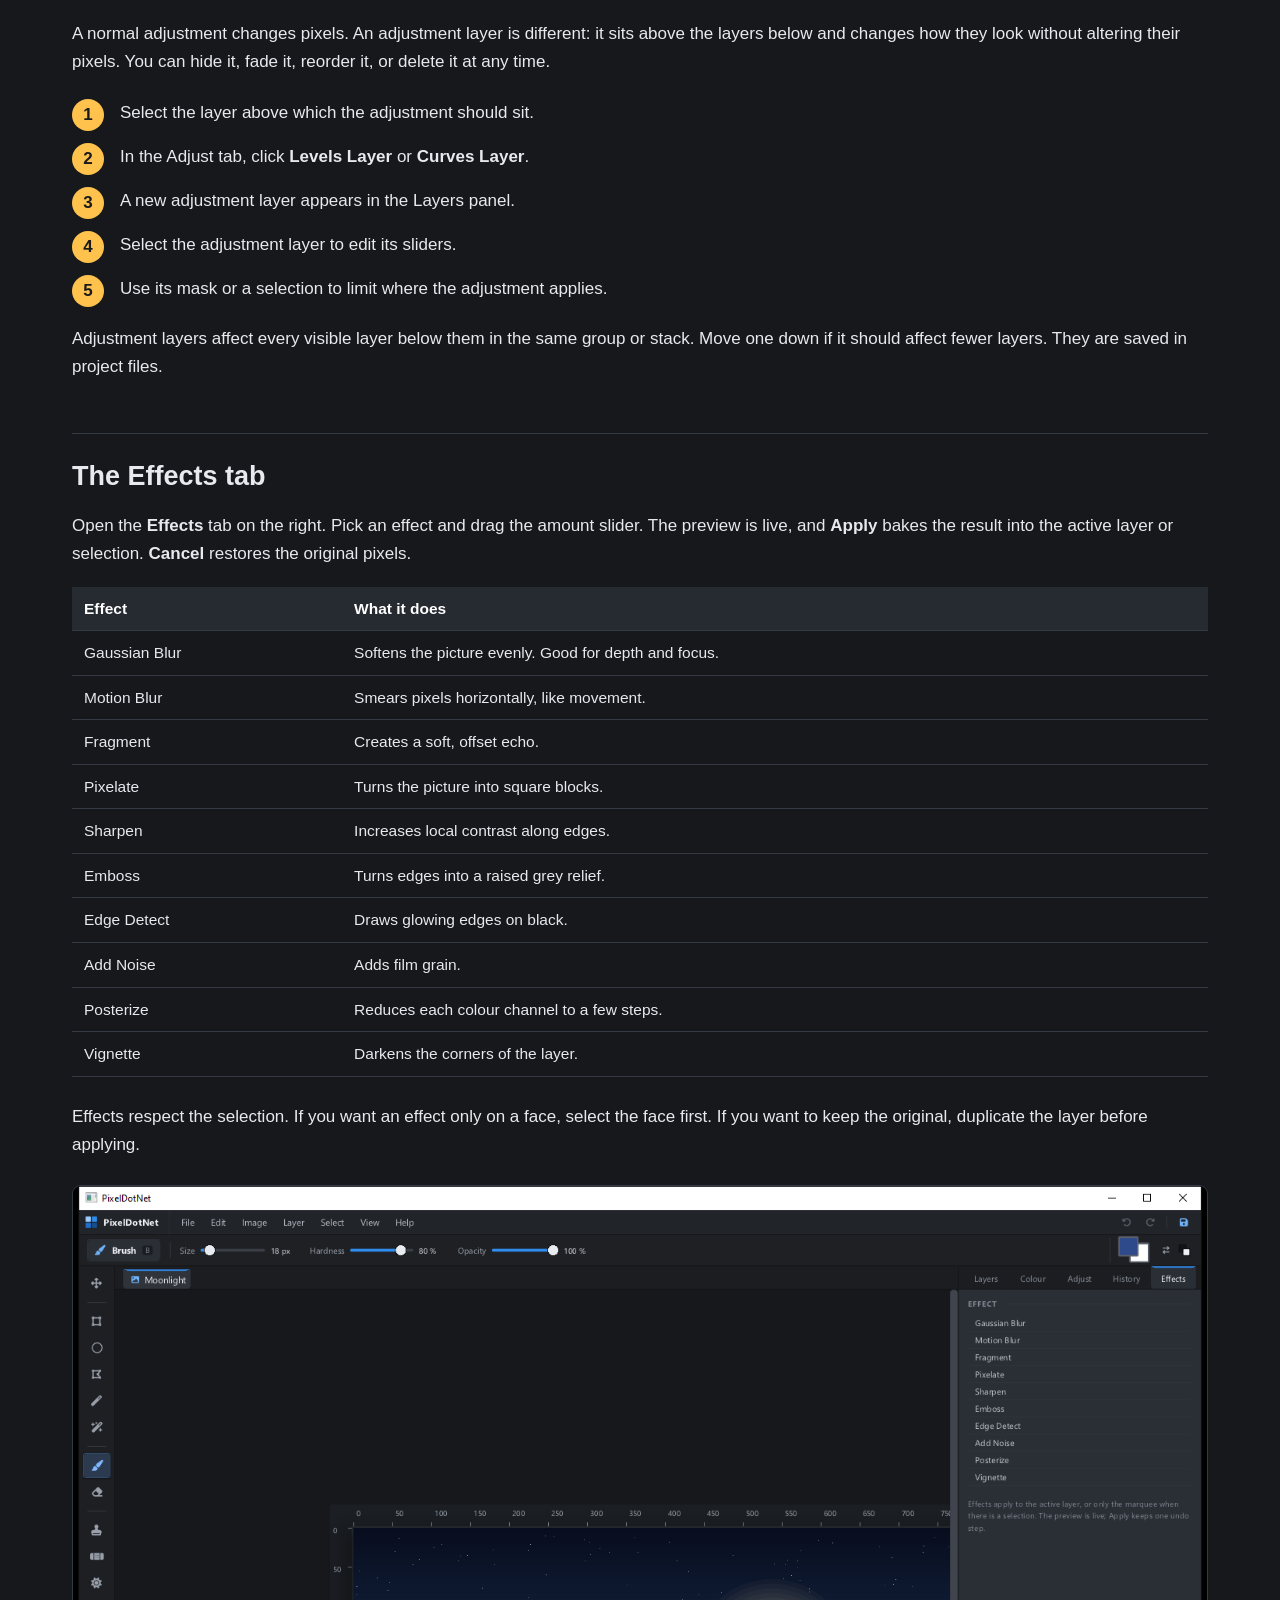
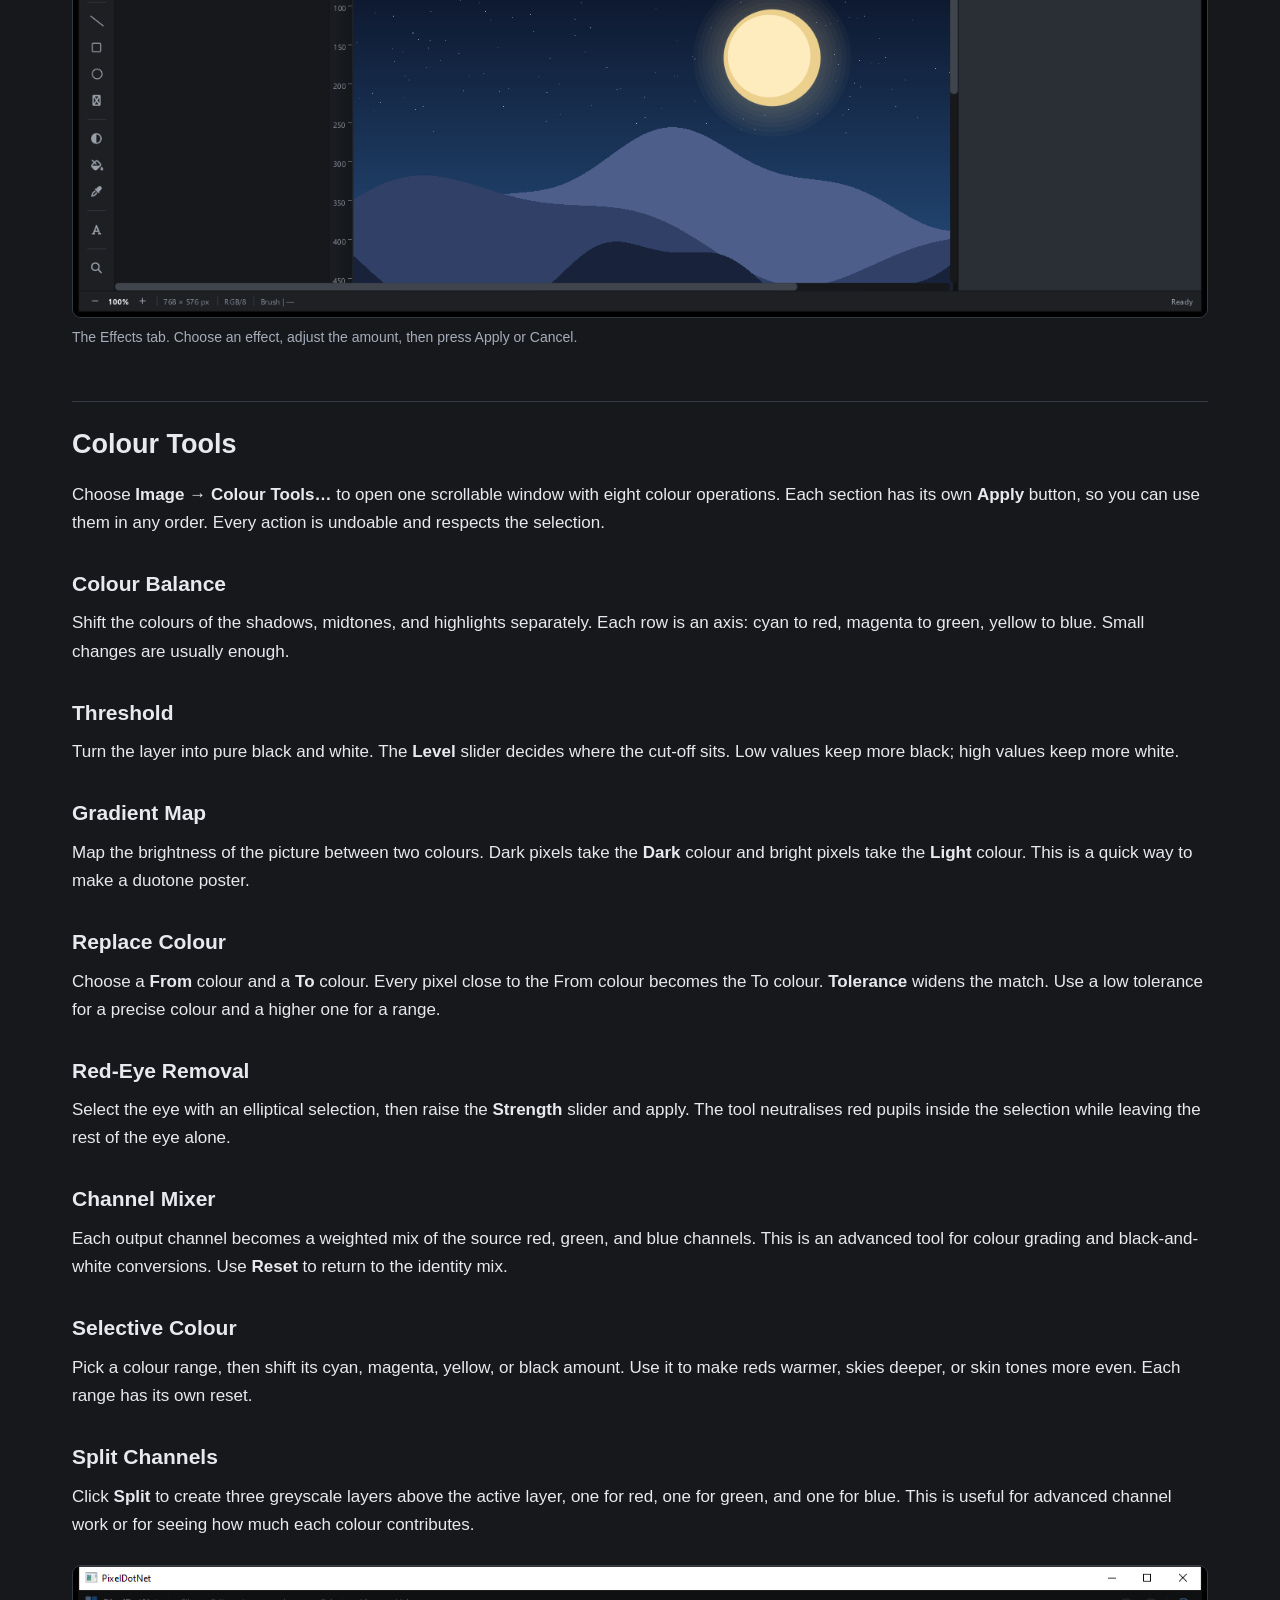
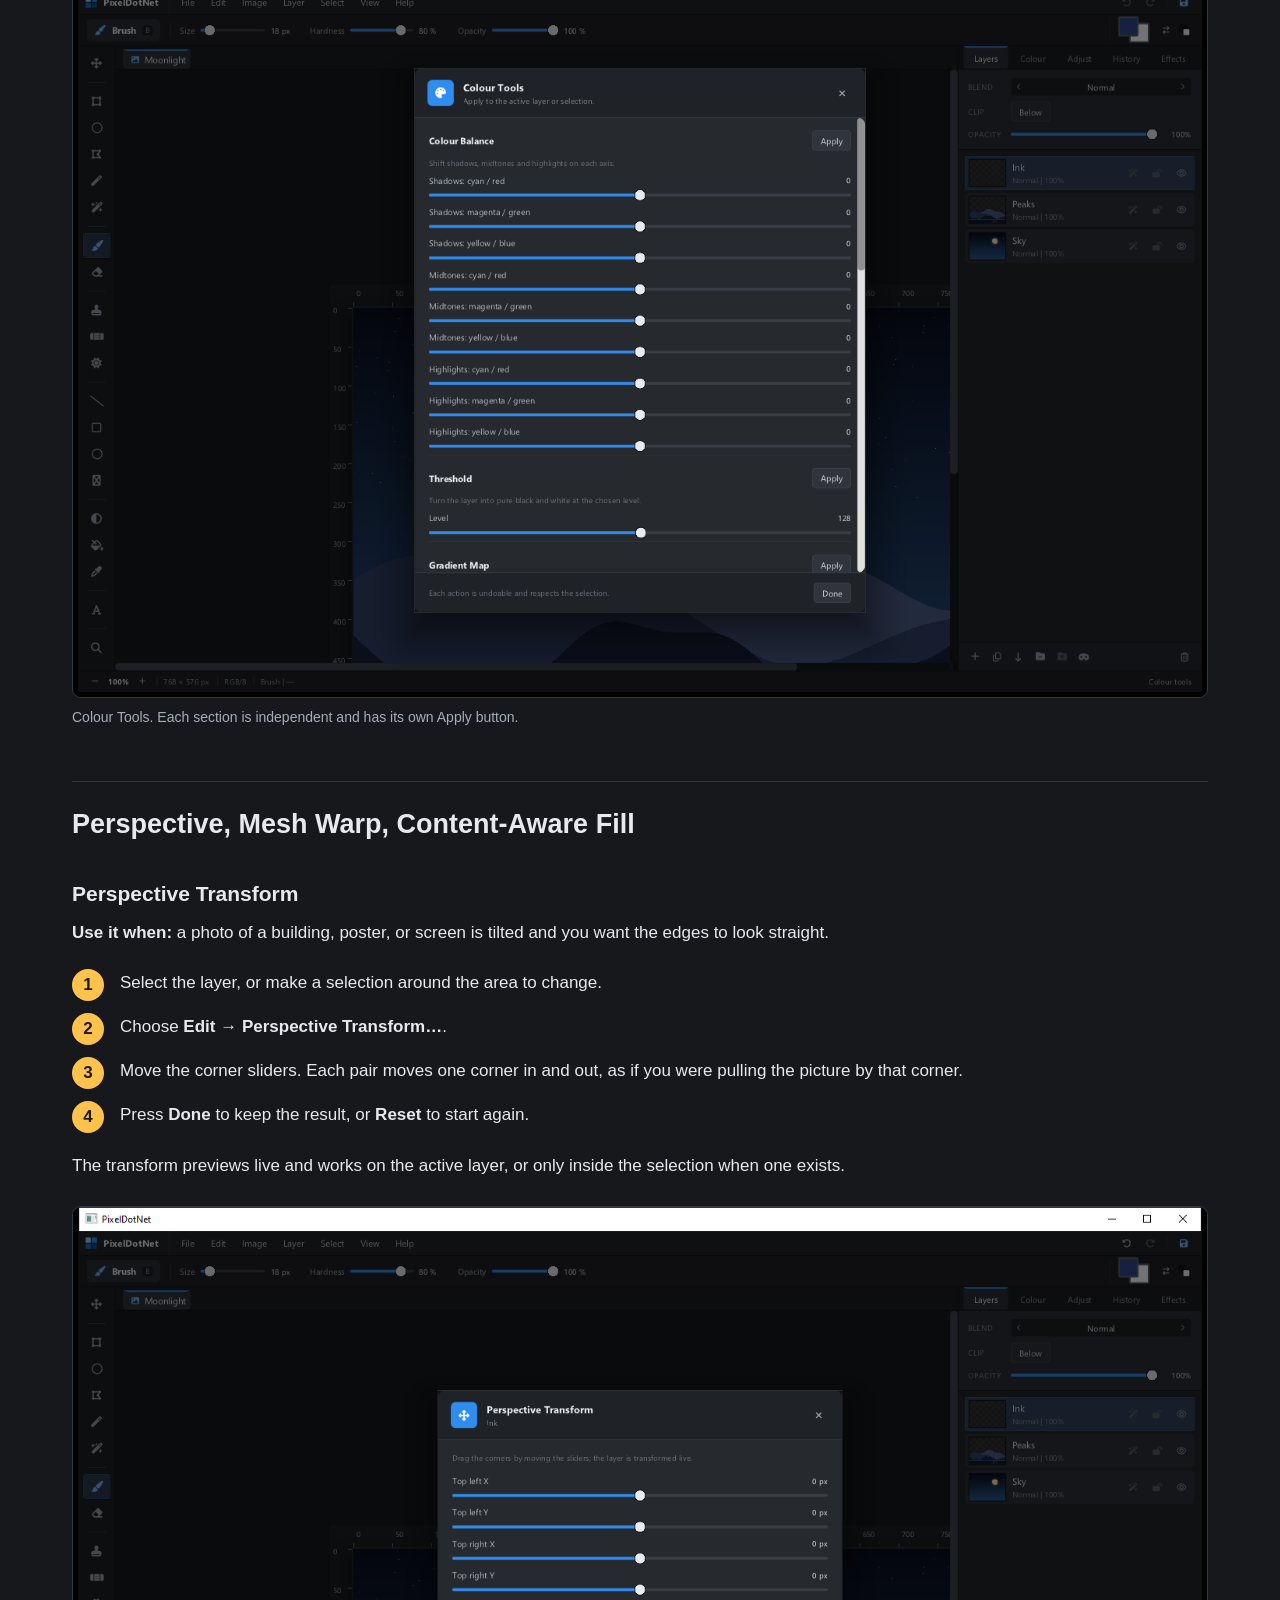
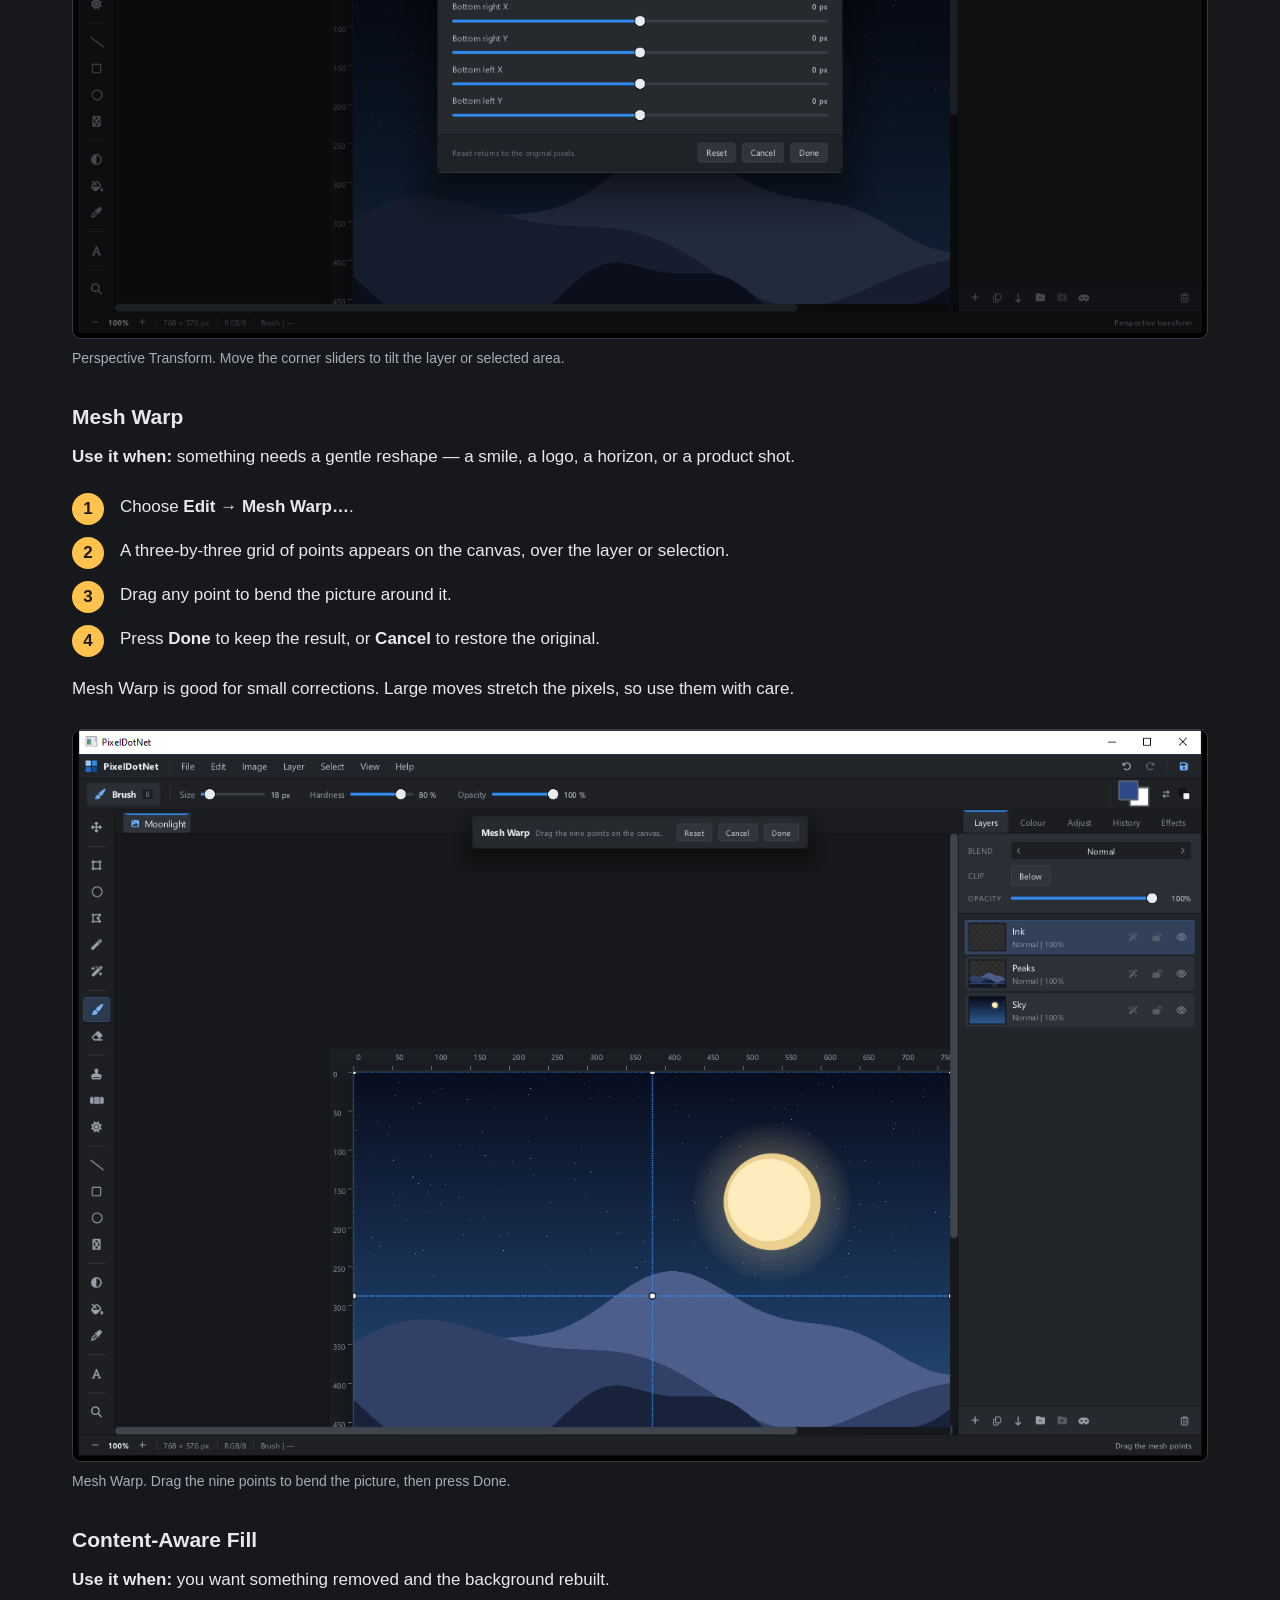
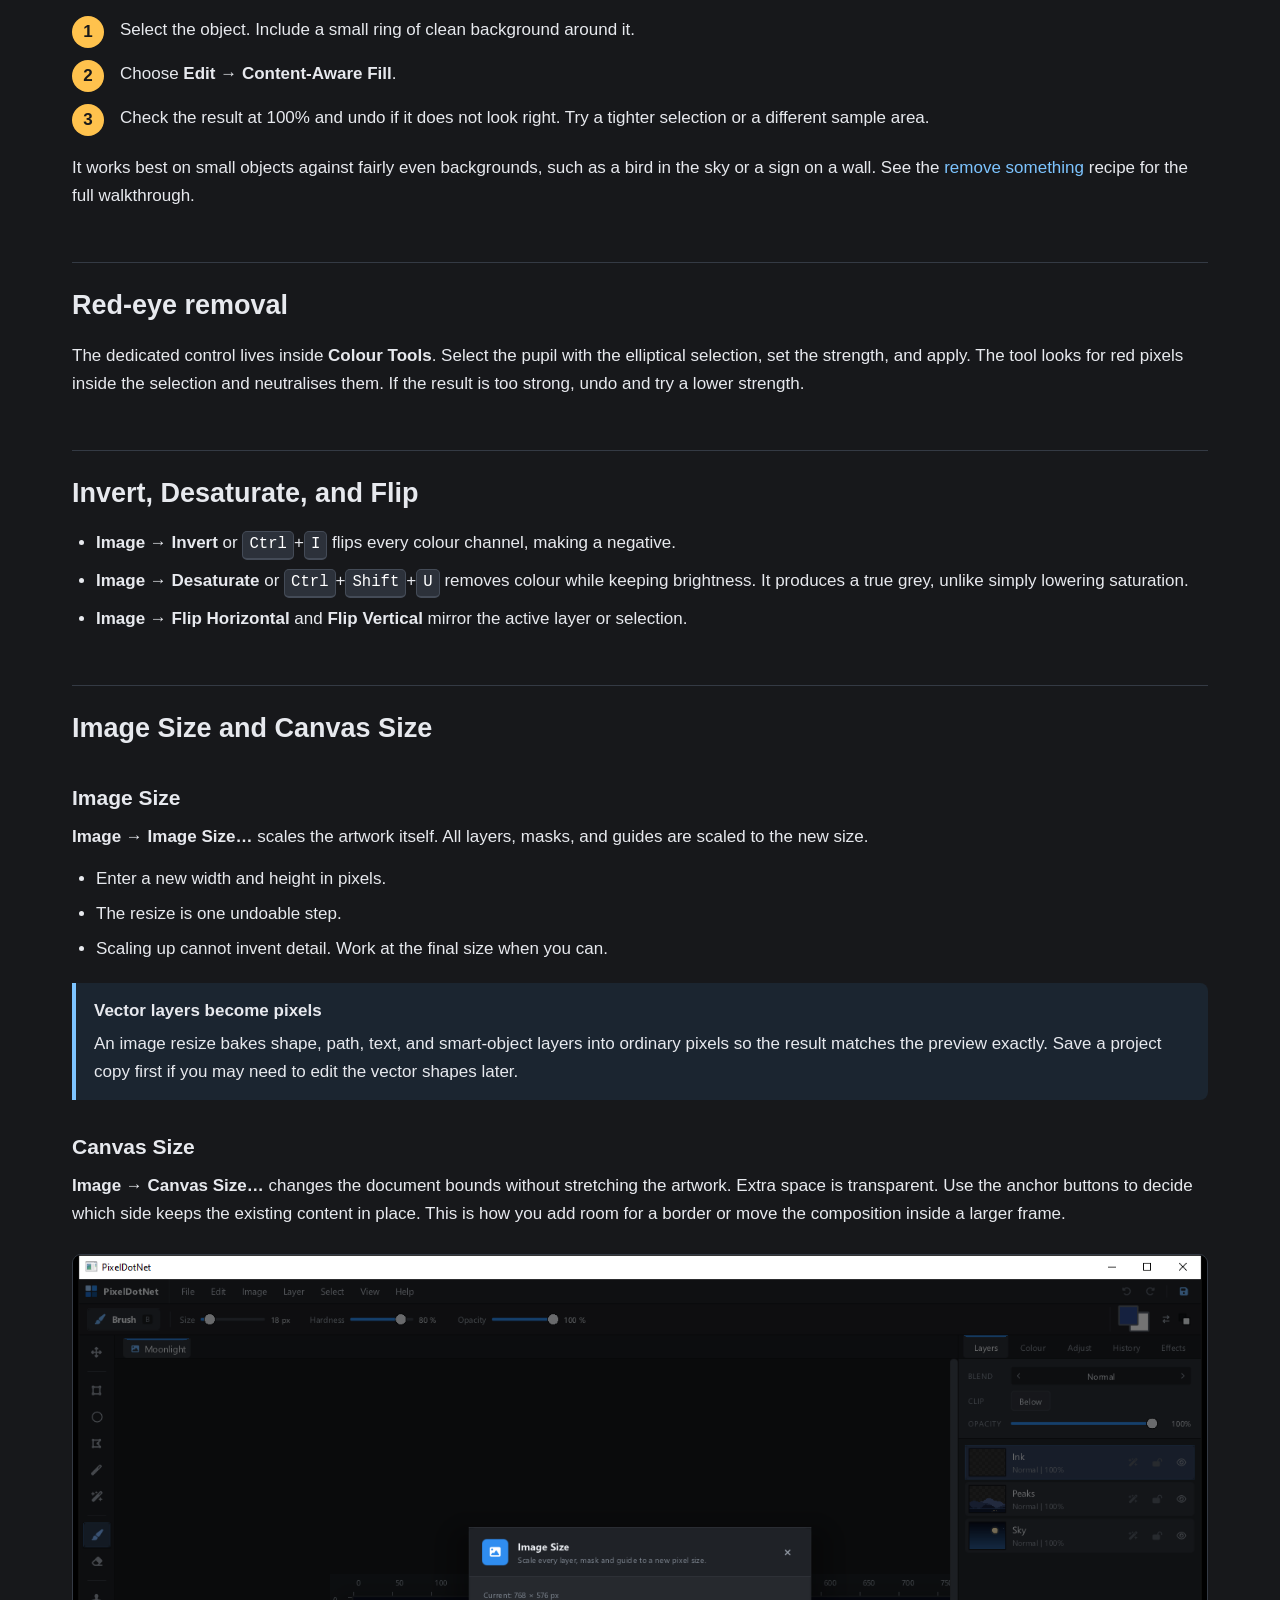
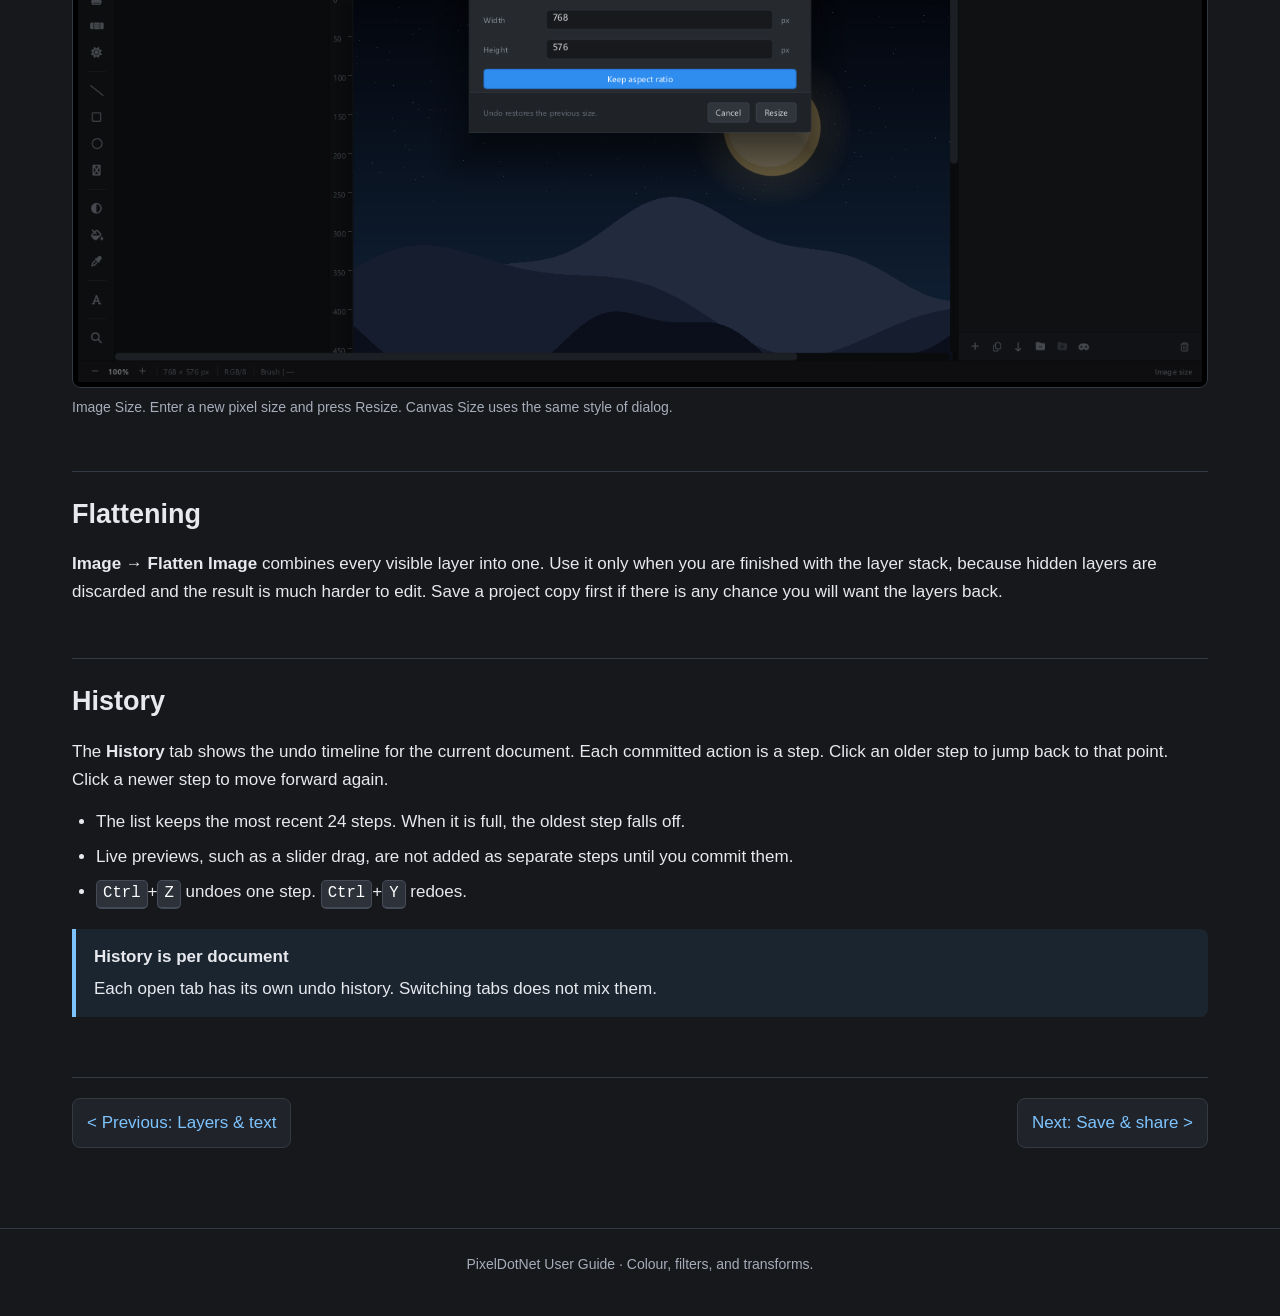
==== commit fec4fdc9: "improvements(docs) added improved documentation" ====
--- a/docs/adjustments.html
+++ b/docs/adjustments.html
@@ -3,7 +3,7 @@
 <head>
     <meta charset="utf-8">
     <meta name="viewport" content="width=device-width, initial-scale=1">
-    <title>Adjustments and effects - PixelDotNet User Guide</title>
+    <title>Colour, effects and transforms - PixelDotNet User Guide</title>
     <link rel="stylesheet" href="style.css">
 </head>
 <body>
@@ -15,11 +15,12 @@
         </a>
         <nav class="mainnav">
             <a href="index.html">Home</a>
-            <a href="tools.html">Tools</a>
-            <a href="selections.html">Selections</a>
-            <a href="layers.html">Layers</a>
-            <a class="active" href="adjustments.html">Adjustments</a>
-            <a href="files.html">Files</a>
+            <a href="recipes.html">Recipes</a>
+            <a href="tools.html">Painting</a>
+            <a href="selections.html">Cutting out</a>
+            <a href="layers.html">Layers &amp; text</a>
+            <a class="active" href="adjustments.html">Colour &amp; effects</a>
+            <a href="files.html">Save &amp; share</a>
             <a href="shortcuts.html">Shortcuts</a>
         </nav>
     </div>
@@ -27,13 +28,14 @@
 
 <main>
     <div class="pagehead">
-        <h1>Adjustments and effects</h1>
-        <p>This chapter covers colour and tone changes, filters, the Colour Tools window, the intelligent editing tools, image resizing, and flattening. These are the commands that change how a picture looks rather than adding new paint.</p>
+        <h1>Colour, effects and transforms</h1>
+        <p>These are the commands that change how a picture looks rather than adding new paint: brightness and colour, filters, colour tools, perspective, warping, resizing, and the undo history.</p>
     </div>
 
     <div class="toc">
         <strong>On this page</strong>
         <ol>
+            <li><a href="#quick">Quick fixes for a photo</a></li>
             <li><a href="#adjust">The Adjust tab</a></li>
             <li><a href="#levels">Levels and Curves</a></li>
             <li><a href="#adjust-layers">Adjustment layers</a></li>
@@ -48,11 +50,32 @@
         </ol>
     </div>
 
+    <h2 id="quick">Quick fixes for a photo</h2>
+    <p>If you only remember four things from this chapter, remember these:</p>
+    <div class="grid2">
+        <div class="card">
+            <h3>Too dark or too bright?</h3>
+            <p>Open the <strong>Adjust</strong> tab and move <strong>Brightness</strong>. Add a little <strong>Contrast</strong> so the picture does not look flat.</p>
+        </div>
+        <div class="card">
+            <h3>Washed out?</h3>
+            <p>In <strong>Levels</strong>, bring the <strong>Black</strong> slider up until shadows are deep, and the <strong>White</strong> slider down until highlights are clean.</p>
+        </div>
+        <div class="card">
+            <h3>Colours too weak?</h3>
+            <p>Raise <strong>Saturation</strong> a little. Small changes look more natural than large ones.</p>
+        </div>
+        <div class="card">
+            <h3>Soft or noisy?</h3>
+            <p>Use the <strong>Effects</strong> tab: <strong>Sharpen</strong> for a soft photo, or a small amount of <strong>Add Noise</strong> to blend a repair.</p>
+        </div>
+    </div>
+
     <h2 id="adjust">The Adjust tab</h2>
     <p>Open the <strong>Adjust</strong> tab on the right. It contains live sliders for brightness, contrast, hue, saturation, and lightness, plus Levels and Curves.</p>
-    <p>All of these controls preview on the active layer, or only inside the selection if one exists. They always rebuild from the pixels captured before the adjustment, so moving a slider back and forth does not slowly damage the image.</p>
-    <ul>
-        <li><strong>Brightness</strong> makes the image lighter or darker.</li>
+    <p>Every control previews on the active layer, or only inside the selection if one exists. Moving a slider back and forth does not slowly damage the picture, because each preview starts again from the original pixels.</p>
+    <ul>
+        <li><strong>Brightness</strong> makes the picture lighter or darker.</li>
         <li><strong>Contrast</strong> pushes lights and darks apart or brings them together.</li>
         <li><strong>Hue</strong> rotates all colours around the colour wheel.</li>
         <li><strong>Saturation</strong> makes colours stronger or more muted.</li>
@@ -67,7 +90,7 @@
 
     <h2 id="levels">Levels and Curves</h2>
     <h3>Levels</h3>
-    <p>Levels set a black point, a white point, and a midtone gamma. This is the fastest way to fix a picture that looks washed out or too dark.</p>
+    <p>Levels set a black point, a white point, and a midtone. This is the fastest way to fix a picture that looks washed out or too dark.</p>
     <ul>
         <li><strong>Black</strong> makes everything below this value pure black.</li>
         <li><strong>White</strong> makes everything above this value pure white.</li>
@@ -86,12 +109,12 @@
     </ul>
     <div class="tip">
         <strong>A simple contrast curve</strong>
-        Add one point in the shadows and pull it slightly down. Add one point in the highlights and pull it slightly up. The image gains contrast without losing detail in the middle.
+        Add one point in the shadows and pull it slightly down. Add one point in the highlights and pull it slightly up. The picture gains contrast without losing detail in the middle.
     </div>
 
     <h2 id="adjust-layers">Adjustment layers</h2>
     <p>A normal adjustment changes pixels. An adjustment layer is different: it sits above the layers below and changes how they look without altering their pixels. You can hide it, fade it, reorder it, or delete it at any time.</p>
-    <ol>
+    <ol class="steps">
         <li>Select the layer above which the adjustment should sit.</li>
         <li>In the Adjust tab, click <strong>Levels Layer</strong> or <strong>Curves Layer</strong>.</li>
         <li>A new adjustment layer appears in the Layers panel.</li>
@@ -104,10 +127,10 @@
     <p>Open the <strong>Effects</strong> tab on the right. Pick an effect and drag the amount slider. The preview is live, and <strong>Apply</strong> bakes the result into the active layer or selection. <strong>Cancel</strong> restores the original pixels.</p>
     <table>
         <tr><th>Effect</th><th>What it does</th></tr>
-        <tr><td>Gaussian Blur</td><td>Softens the image evenly. Good for depth and focus.</td></tr>
+        <tr><td>Gaussian Blur</td><td>Softens the picture evenly. Good for depth and focus.</td></tr>
         <tr><td>Motion Blur</td><td>Smears pixels horizontally, like movement.</td></tr>
         <tr><td>Fragment</td><td>Creates a soft, offset echo.</td></tr>
-        <tr><td>Pixelate</td><td>Turns the image into square blocks.</td></tr>
+        <tr><td>Pixelate</td><td>Turns the picture into square blocks.</td></tr>
         <tr><td>Sharpen</td><td>Increases local contrast along edges.</td></tr>
         <tr><td>Emboss</td><td>Turns edges into a raised grey relief.</td></tr>
         <tr><td>Edge Detect</td><td>Draws glowing edges on black.</td></tr>
@@ -119,20 +142,20 @@
 
     <figure>
         <img src="screenshots/effects.png" alt="The Effects tab with the effect list and amount slider">
-        <figcaption>The Effects tab. Choose an effect, adjust the amount, then Apply or Cancel.</figcaption>
+        <figcaption>The Effects tab. Choose an effect, adjust the amount, then press Apply or Cancel.</figcaption>
     </figure>
 
     <h2 id="colour-tools">Colour Tools</h2>
-    <p>Choose <strong>Image &gt; Colour Tools...</strong> to open one scrollable window with eight colour operations. Each section has its own <strong>Apply</strong> button, so you can use them in any order. Every action is undoable and respects the selection.</p>
+    <p>Choose <strong>Image → Colour Tools…</strong> to open one scrollable window with eight colour operations. Each section has its own <strong>Apply</strong> button, so you can use them in any order. Every action is undoable and respects the selection.</p>
 
     <h3>Colour Balance</h3>
     <p>Shift the colours of the shadows, midtones, and highlights separately. Each row is an axis: cyan to red, magenta to green, yellow to blue. Small changes are usually enough.</p>
 
     <h3>Threshold</h3>
-    <p>Turn the layer into pure black and white. The <strong>Level</strong> slider decides where the cut-off sits. Low values keep more black. High values keep more white.</p>
+    <p>Turn the layer into pure black and white. The <strong>Level</strong> slider decides where the cut-off sits. Low values keep more black; high values keep more white.</p>
 
     <h3>Gradient Map</h3>
-    <p>Map the brightness of the image between two colours. Dark pixels take the <strong>Dark</strong> colour and bright pixels take the <strong>Light</strong> colour. This is a quick way to make duotone posters.</p>
+    <p>Map the brightness of the picture between two colours. Dark pixels take the <strong>Dark</strong> colour and bright pixels take the <strong>Light</strong> colour. This is a quick way to make a duotone poster.</p>
 
     <h3>Replace Colour</h3>
     <p>Choose a <strong>From</strong> colour and a <strong>To</strong> colour. Every pixel close to the From colour becomes the To colour. <strong>Tolerance</strong> widens the match. Use a low tolerance for a precise colour and a higher one for a range.</p>
@@ -141,7 +164,7 @@
     <p>Select the eye with an elliptical selection, then raise the <strong>Strength</strong> slider and apply. The tool neutralises red pupils inside the selection while leaving the rest of the eye alone.</p>
 
     <h3>Channel Mixer</h3>
-    <p>Each output channel becomes a weighted mix of the source red, green, and blue channels. This is an advanced tool for colour grading and black and white conversions. Use <strong>Reset</strong> to return to the identity mix.</p>
+    <p>Each output channel becomes a weighted mix of the source red, green, and blue channels. This is an advanced tool for colour grading and black-and-white conversions. Use <strong>Reset</strong> to return to the identity mix.</p>
 
     <h3>Selective Colour</h3>
     <p>Pick a colour range, then shift its cyan, magenta, yellow, or black amount. Use it to make reds warmer, skies deeper, or skin tones more even. Each range has its own reset.</p>
@@ -156,15 +179,14 @@
 
     <h2 id="smart-tools">Perspective, Mesh Warp, Content-Aware Fill</h2>
     <h3>Perspective Transform</h3>
-    <p>Choose <strong>Edit &gt; Perspective Transform...</strong>. The dialog has eight sliders, one pair for each corner of the layer or selection. Move a corner in or out to tilt that side, as if you were adjusting a photo of a building or a poster.</p>
-    <ul>
-        <li><strong>Top left X</strong> and <strong>Top left Y</strong> move the top left corner.</li>
-        <li>The other three corner pairs work the same way.</li>
-        <li><strong>Reset</strong> clears all corner offsets.</li>
-        <li><strong>Cancel</strong> restores the original pixels.</li>
-        <li><strong>Done</strong> keeps the transformed layer.</li>
-    </ul>
-    <p>The transform previews live. It works on the active layer, or only inside the selection when one exists.</p>
+    <p><strong>Use it when:</strong> a photo of a building, poster, or screen is tilted and you want the edges to look straight.</p>
+    <ol class="steps">
+        <li>Select the layer, or make a selection around the area to change.</li>
+        <li>Choose <strong>Edit → Perspective Transform…</strong>.</li>
+        <li>Move the corner sliders. Each pair moves one corner in and out, as if you were pulling the picture by that corner.</li>
+        <li>Press <strong>Done</strong> to keep the result, or <strong>Reset</strong> to start again.</li>
+    </ol>
+    <p>The transform previews live and works on the active layer, or only inside the selection when one exists.</p>
 
     <figure>
         <img src="screenshots/perspective.png" alt="The Perspective Transform dialog with eight corner offset sliders">
@@ -172,47 +194,54 @@
     </figure>
 
     <h3>Mesh Warp</h3>
-    <p>Choose <strong>Edit &gt; Mesh Warp...</strong>. A three by three grid of control points appears on the canvas. Drag any point to bend the layer or selection around it.</p>
-    <ul>
-        <li><strong>Reset</strong> clears every point offset.</li>
-        <li><strong>Cancel</strong> restores the original pixels.</li>
-        <li><strong>Done</strong> keeps the warped result.</li>
-    </ul>
-    <p>Mesh Warp is good for small corrections, such as straightening a smile or reshaping a logo. Large moves stretch the pixels, so use them with care.</p>
+    <p><strong>Use it when:</strong> something needs a gentle reshape — a smile, a logo, a horizon, or a product shot.</p>
+    <ol class="steps">
+        <li>Choose <strong>Edit → Mesh Warp…</strong>.</li>
+        <li>A three-by-three grid of points appears on the canvas, over the layer or selection.</li>
+        <li>Drag any point to bend the picture around it.</li>
+        <li>Press <strong>Done</strong> to keep the result, or <strong>Cancel</strong> to restore the original.</li>
+    </ol>
+    <p>Mesh Warp is good for small corrections. Large moves stretch the pixels, so use them with care.</p>
 
     <figure>
         <img src="screenshots/meshwarp.png" alt="The Mesh Warp grid with nine draggable points on the canvas">
-        <figcaption>Mesh Warp. Drag the nine points to bend the image, then press Done.</figcaption>
+        <figcaption>Mesh Warp. Drag the nine points to bend the picture, then press Done.</figcaption>
     </figure>
 
     <h3>Content-Aware Fill</h3>
-    <p>Select something you want to remove, then choose <strong>Edit &gt; Content-Aware Fill</strong>. The program fills the selected area with reconstructed texture and colour from around it. It works best on small objects against fairly even backgrounds, such as a bird in the sky or a sign on a wall.</p>
-    <div class="tip">
-        <strong>Make the selection a little larger</strong>
-        Include a small ring of background around the object so the fill has good material to sample.
-    </div>
+    <p><strong>Use it when:</strong> you want something removed and the background rebuilt.</p>
+    <ol class="steps">
+        <li>Select the object. Include a small ring of clean background around it.</li>
+        <li>Choose <strong>Edit → Content-Aware Fill</strong>.</li>
+        <li>Check the result at 100% and undo if it does not look right. Try a tighter selection or a different sample area.</li>
+    </ol>
+    <p>It works best on small objects against fairly even backgrounds, such as a bird in the sky or a sign on a wall. See the <a href="recipes.html#remove">remove something</a> recipe for the full walkthrough.</p>
 
     <h2 id="red-eye">Red-eye removal</h2>
-    <p>The dedicated Red-Eye tool lives inside <strong>Colour Tools</strong>. Select the pupil with the elliptical selection, set the strength, and apply. The tool looks for red pixels inside the selection and neutralises them. If the result is too strong, undo and try a lower strength.</p>
+    <p>The dedicated control lives inside <strong>Colour Tools</strong>. Select the pupil with the elliptical selection, set the strength, and apply. The tool looks for red pixels inside the selection and neutralises them. If the result is too strong, undo and try a lower strength.</p>
 
     <h2 id="image">Invert, Desaturate, and Flip</h2>
     <ul>
-        <li><strong>Image &gt; Invert</strong> or <kbd>Ctrl</kbd>+<kbd>I</kbd> flips every colour channel. This makes a negative.</li>
-        <li><strong>Image &gt; Desaturate</strong> or <kbd>Ctrl</kbd>+<kbd>Shift</kbd>+<kbd>U</kbd> removes colour while keeping brightness. It is different from lowering saturation because it produces a true grey.</li>
-        <li><strong>Image &gt; Flip Horizontal</strong> and <strong>Flip Vertical</strong> mirror the active layer or selection bounds.</li>
+        <li><strong>Image → Invert</strong> or <kbd>Ctrl</kbd>+<kbd>I</kbd> flips every colour channel, making a negative.</li>
+        <li><strong>Image → Desaturate</strong> or <kbd>Ctrl</kbd>+<kbd>Shift</kbd>+<kbd>U</kbd> removes colour while keeping brightness. It produces a true grey, unlike simply lowering saturation.</li>
+        <li><strong>Image → Flip Horizontal</strong> and <strong>Flip Vertical</strong> mirror the active layer or selection.</li>
     </ul>
 
     <h2 id="size">Image Size and Canvas Size</h2>
     <h3>Image Size</h3>
-    <p><strong>Image &gt; Image Size...</strong> scales the artwork itself. All layers, masks, guides, shape layers, and text layers are scaled to the new size. Smart objects and vector layers are rasterised during this operation so the result matches the preview exactly.</p>
+    <p><strong>Image → Image Size…</strong> scales the artwork itself. All layers, masks, and guides are scaled to the new size.</p>
     <ul>
         <li>Enter a new width and height in pixels.</li>
         <li>The resize is one undoable step.</li>
         <li>Scaling up cannot invent detail. Work at the final size when you can.</li>
     </ul>
+    <div class="note">
+        <strong>Vector layers become pixels</strong>
+        An image resize bakes shape, path, text, and smart-object layers into ordinary pixels so the result matches the preview exactly. Save a project copy first if you may need to edit the vector shapes later.
+    </div>
 
     <h3>Canvas Size</h3>
-    <p><strong>Image &gt; Canvas Size...</strong> changes the document bounds without stretching the artwork. Extra space is transparent. Use the anchor buttons to decide which side keeps the existing content in place. This is how you add room for a border or move the composition inside a larger frame.</p>
+    <p><strong>Image → Canvas Size…</strong> changes the document bounds without stretching the artwork. Extra space is transparent. Use the anchor buttons to decide which side keeps the existing content in place. This is how you add room for a border or move the composition inside a larger frame.</p>
 
     <figure>
         <img src="screenshots/resize.png" alt="The Image Size dialog with width, height, and anchor controls">
@@ -220,12 +249,12 @@
     </figure>
 
     <h2 id="flatten">Flattening</h2>
-    <p><strong>Image &gt; Flatten Image</strong> combines every visible layer into one. Use it only when you are finished with the layer stack, because hidden layers are discarded and the result is much harder to edit. Save a project copy first if there is any chance you will want the layers back.</p>
+    <p><strong>Image → Flatten Image</strong> combines every visible layer into one. Use it only when you are finished with the layer stack, because hidden layers are discarded and the result is much harder to edit. Save a project copy first if there is any chance you will want the layers back.</p>
 
     <h2 id="history">History</h2>
     <p>The <strong>History</strong> tab shows the undo timeline for the current document. Each committed action is a step. Click an older step to jump back to that point. Click a newer step to move forward again.</p>
     <ul>
-        <li>The list keeps the most recent steps. When it is full, the oldest step falls off.</li>
+        <li>The list keeps the most recent 24 steps. When it is full, the oldest step falls off.</li>
         <li>Live previews, such as a slider drag, are not added as separate steps until you commit them.</li>
         <li><kbd>Ctrl</kbd>+<kbd>Z</kbd> undoes one step. <kbd>Ctrl</kbd>+<kbd>Y</kbd> redoes.</li>
     </ul>
@@ -235,11 +264,11 @@
     </div>
 
     <div class="pager">
-        <a href="layers.html">&lt; Previous: Layers, shapes and text</a>
-        <a href="files.html">Next: Files and export &gt;</a>
+        <a href="layers.html">&lt; Previous: Layers &amp; text</a>
+        <a href="files.html">Next: Save &amp; share &gt;</a>
     </div>
 </main>
 
-<footer>PixelDotNet User Guide. Use the navigation above to move between chapters.</footer>
+<footer>PixelDotNet User Guide · Colour, filters, and transforms.</footer>
 </body>
 </html>
--- a/docs/style.css
+++ b/docs/style.css
@@ -141,6 +141,99 @@
     margin: 0 0 22px;
 }
 
+.eyebrow {
+    margin: 0 0 10px;
+    color: var(--accent);
+    font-size: 12.5px;
+    font-weight: 700;
+    letter-spacing: 0.12em;
+    text-transform: uppercase;
+}
+
+.cta-row {
+    display: flex;
+    flex-wrap: wrap;
+    gap: 12px;
+    margin: 0 0 16px;
+}
+
+.btn {
+    display: inline-block;
+    border-radius: 8px;
+    padding: 11px 18px;
+    font-size: 15.5px;
+    font-weight: 600;
+}
+
+.btn:hover {
+    text-decoration: none;
+    filter: brightness(1.06);
+}
+
+.btn-primary {
+    background: var(--accent);
+    border: 1px solid #ffd27a;
+    color: #1a1a1a;
+}
+
+.btn-quiet {
+    background: var(--panel);
+    border: 1px solid var(--line);
+    color: var(--ink);
+}
+
+.hero-note {
+    color: var(--muted);
+    font-size: 15px;
+    margin: 0;
+}
+
+.task-grid .task {
+    display: flex;
+    flex-direction: column;
+    color: var(--ink);
+}
+
+.task-grid .task:hover {
+    border-color: var(--accent);
+    text-decoration: none;
+    transform: translateY(-2px);
+}
+
+.task {
+    transition: border-color 0.15s ease, transform 0.15s ease;
+}
+
+.task-icon {
+    display: grid;
+    place-items: center;
+    width: 36px;
+    height: 36px;
+    margin-bottom: 12px;
+    border-radius: 10px;
+    background: var(--accent-soft);
+    color: var(--accent);
+    font-size: 18px;
+    font-weight: 700;
+}
+
+.task h3 {
+    margin: 0 0 6px;
+}
+
+.task p {
+    color: var(--muted);
+    font-size: 15.5px;
+}
+
+.task-link {
+    margin-top: auto;
+    padding-top: 10px;
+    color: var(--accent);
+    font-size: 14px;
+    font-weight: 600;
+}
+
 .hero img {
     width: 100%;
     border: 1px solid var(--line);
@@ -303,9 +396,9 @@
     background: #2c1e1e;
 }
 
-.note strong,
-.tip strong,
-.warning strong {
+.note > strong:first-child,
+.tip > strong:first-child,
+.warning > strong:first-child {
     display: block;
     margin-bottom: 4px;
 }
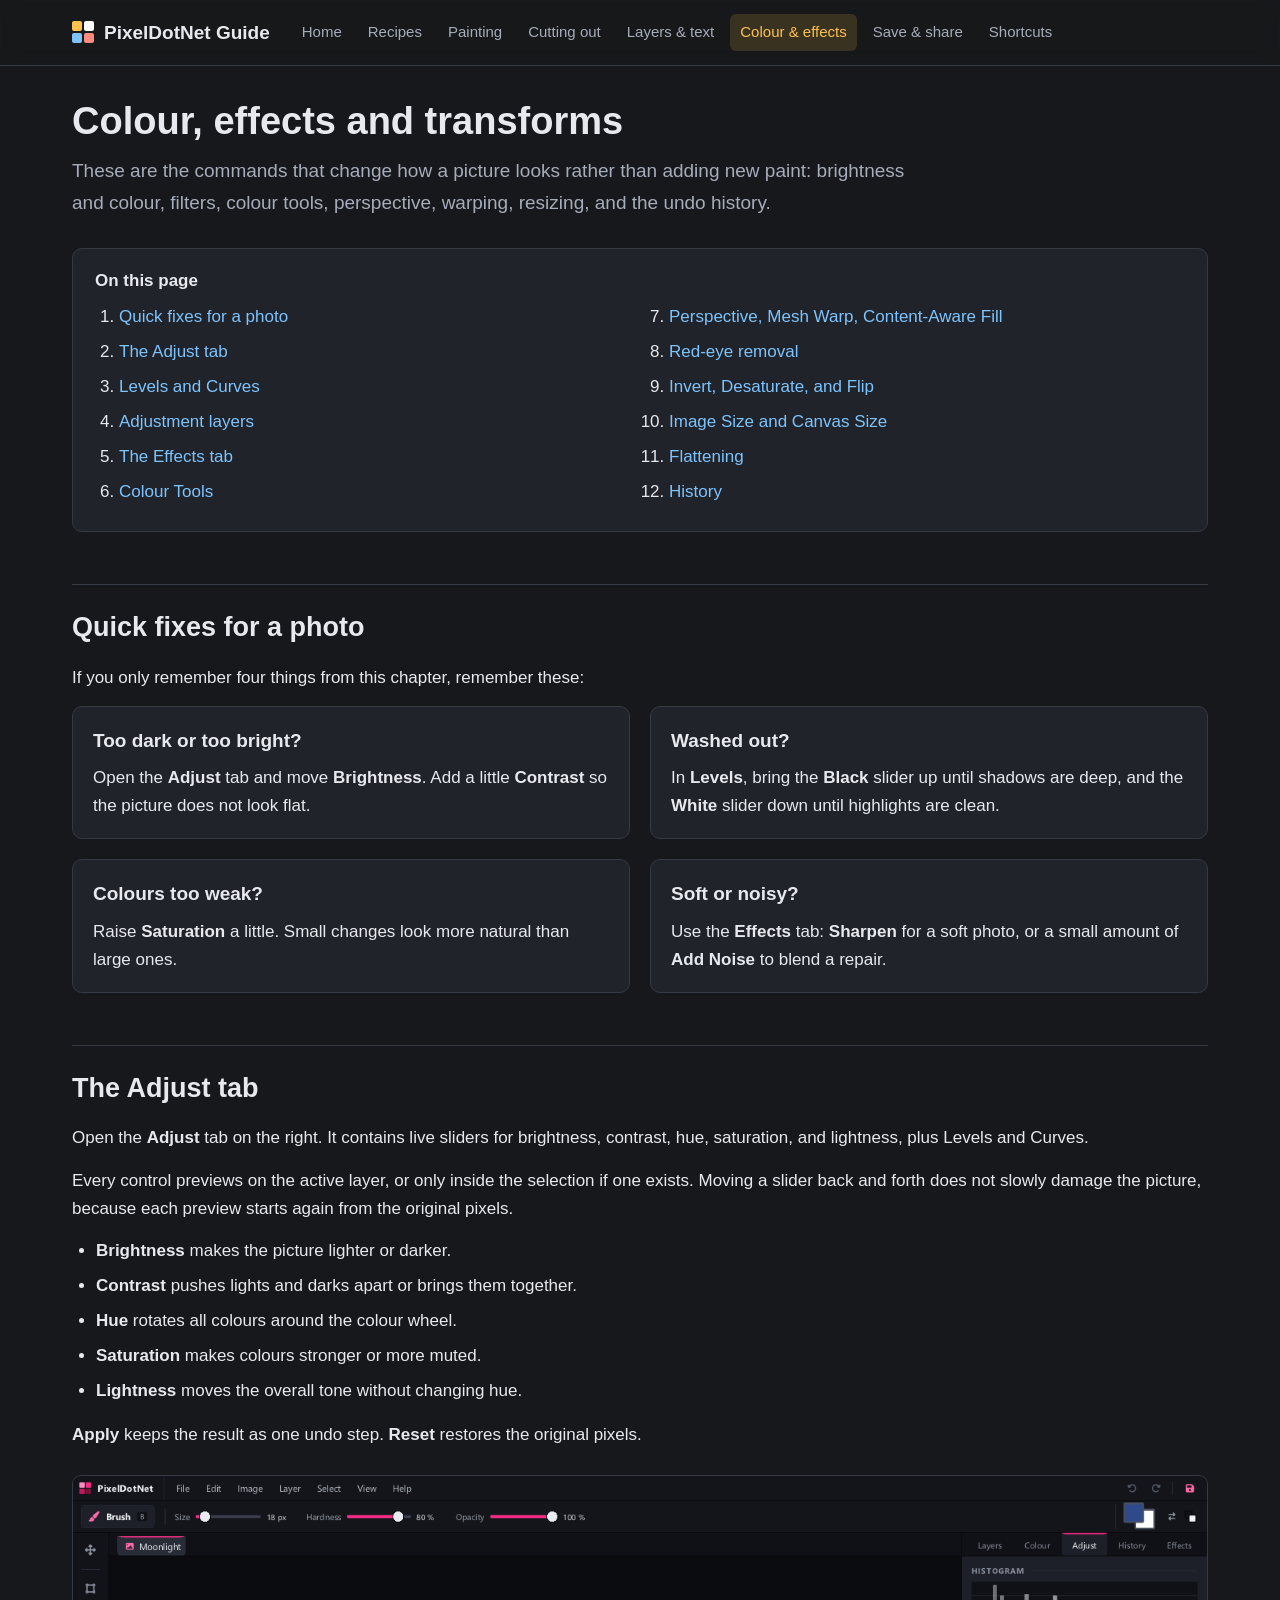
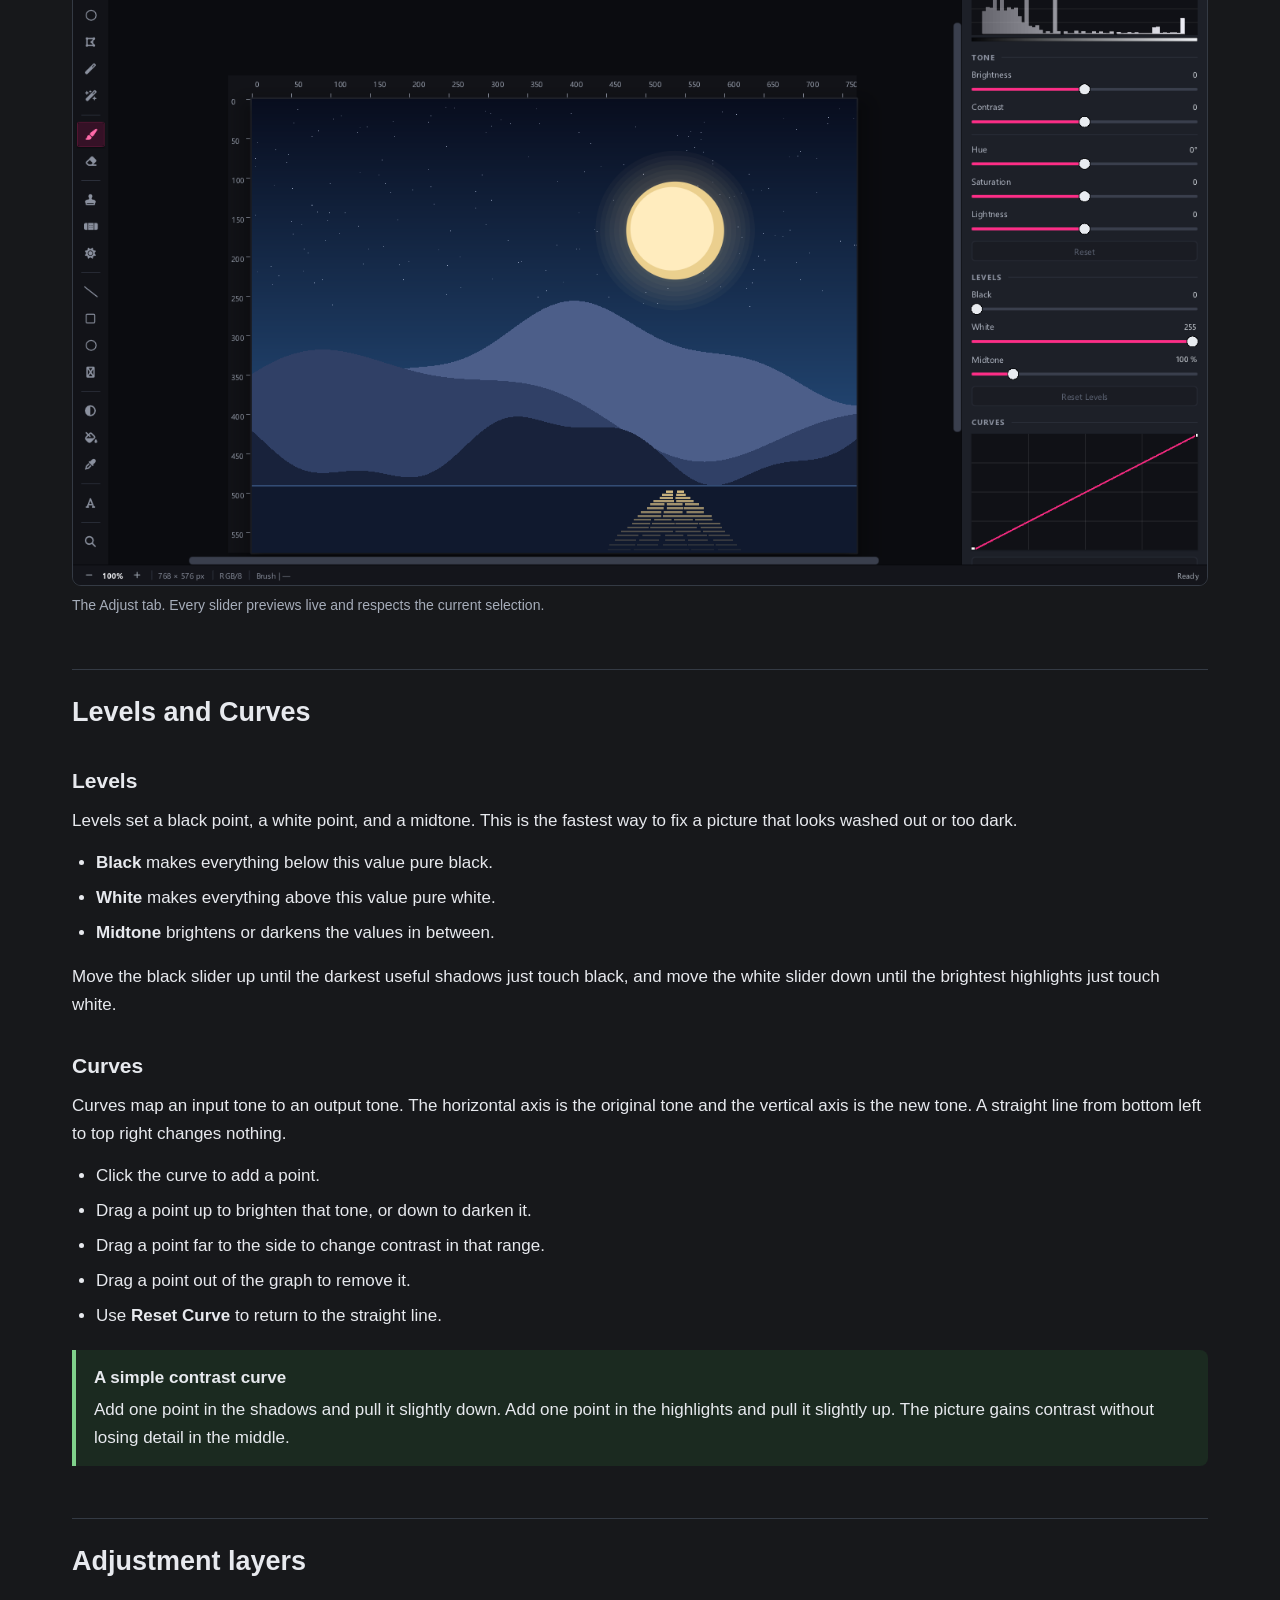
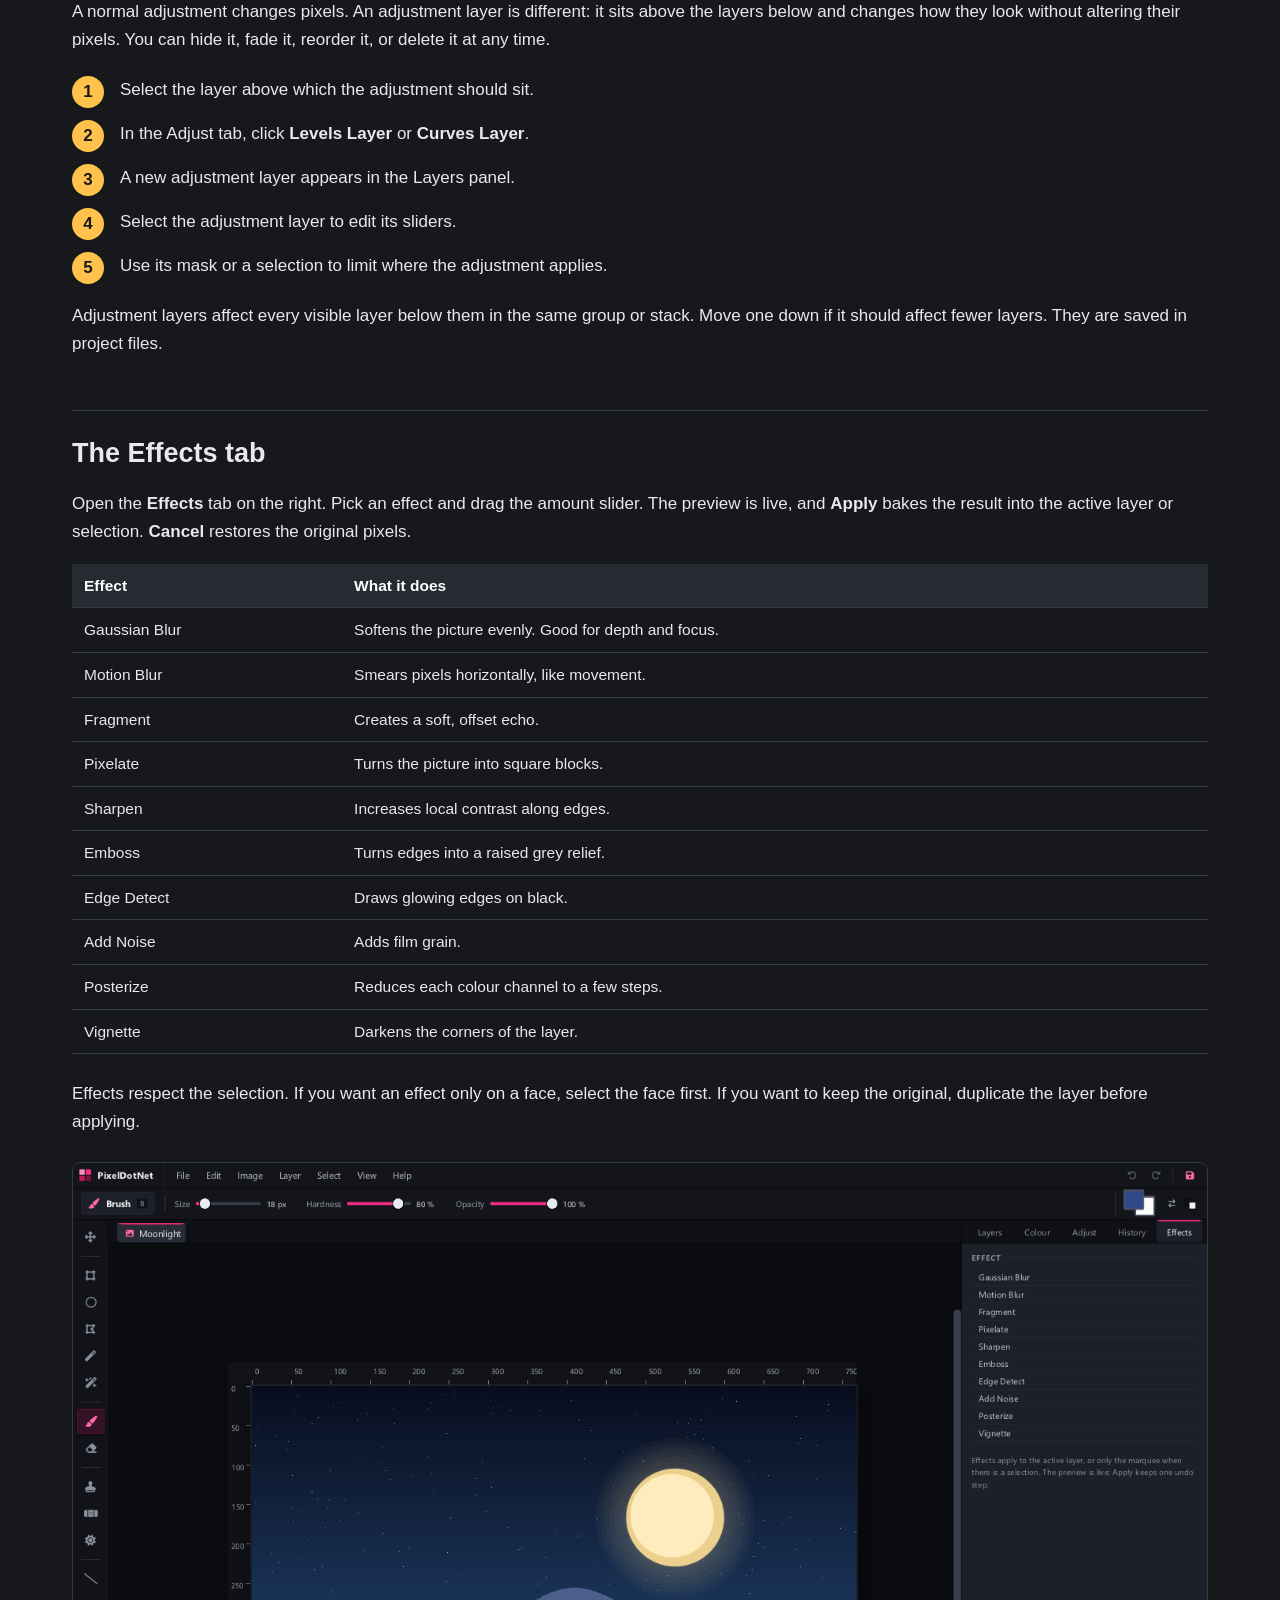
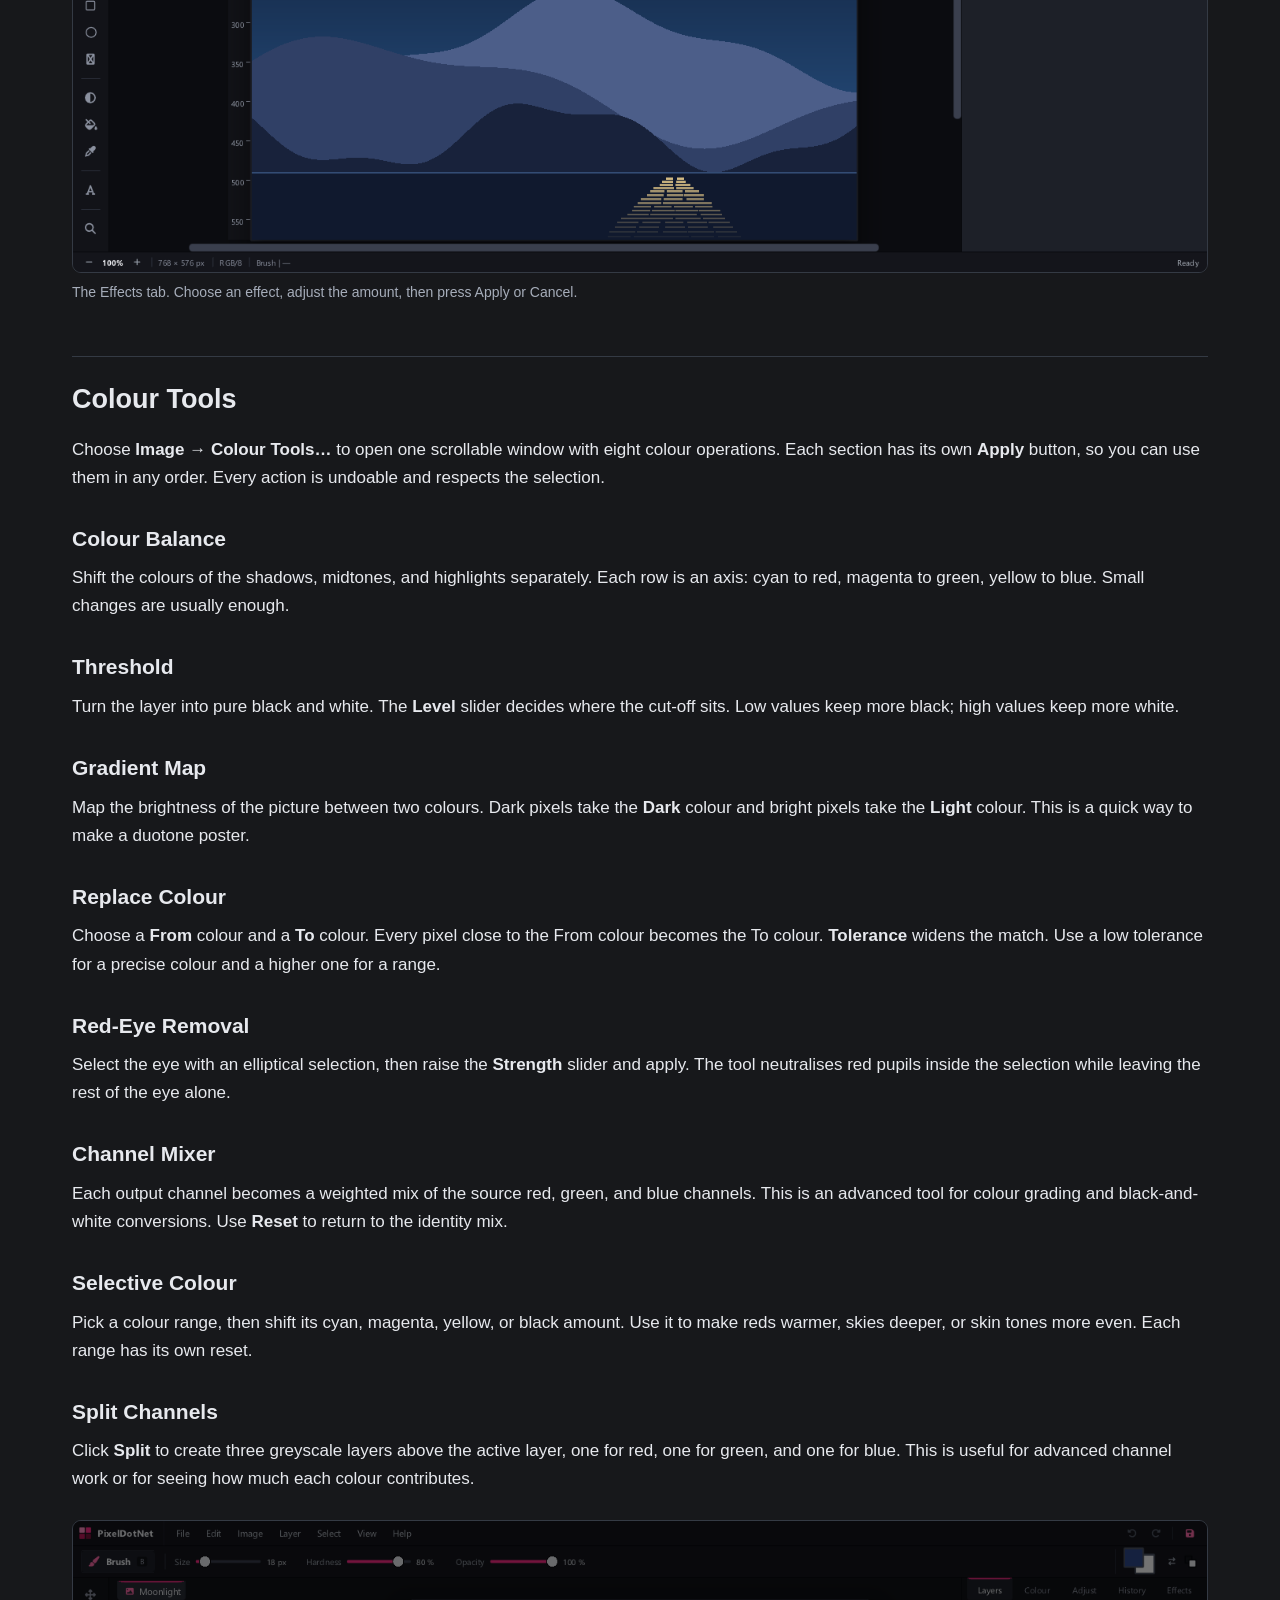
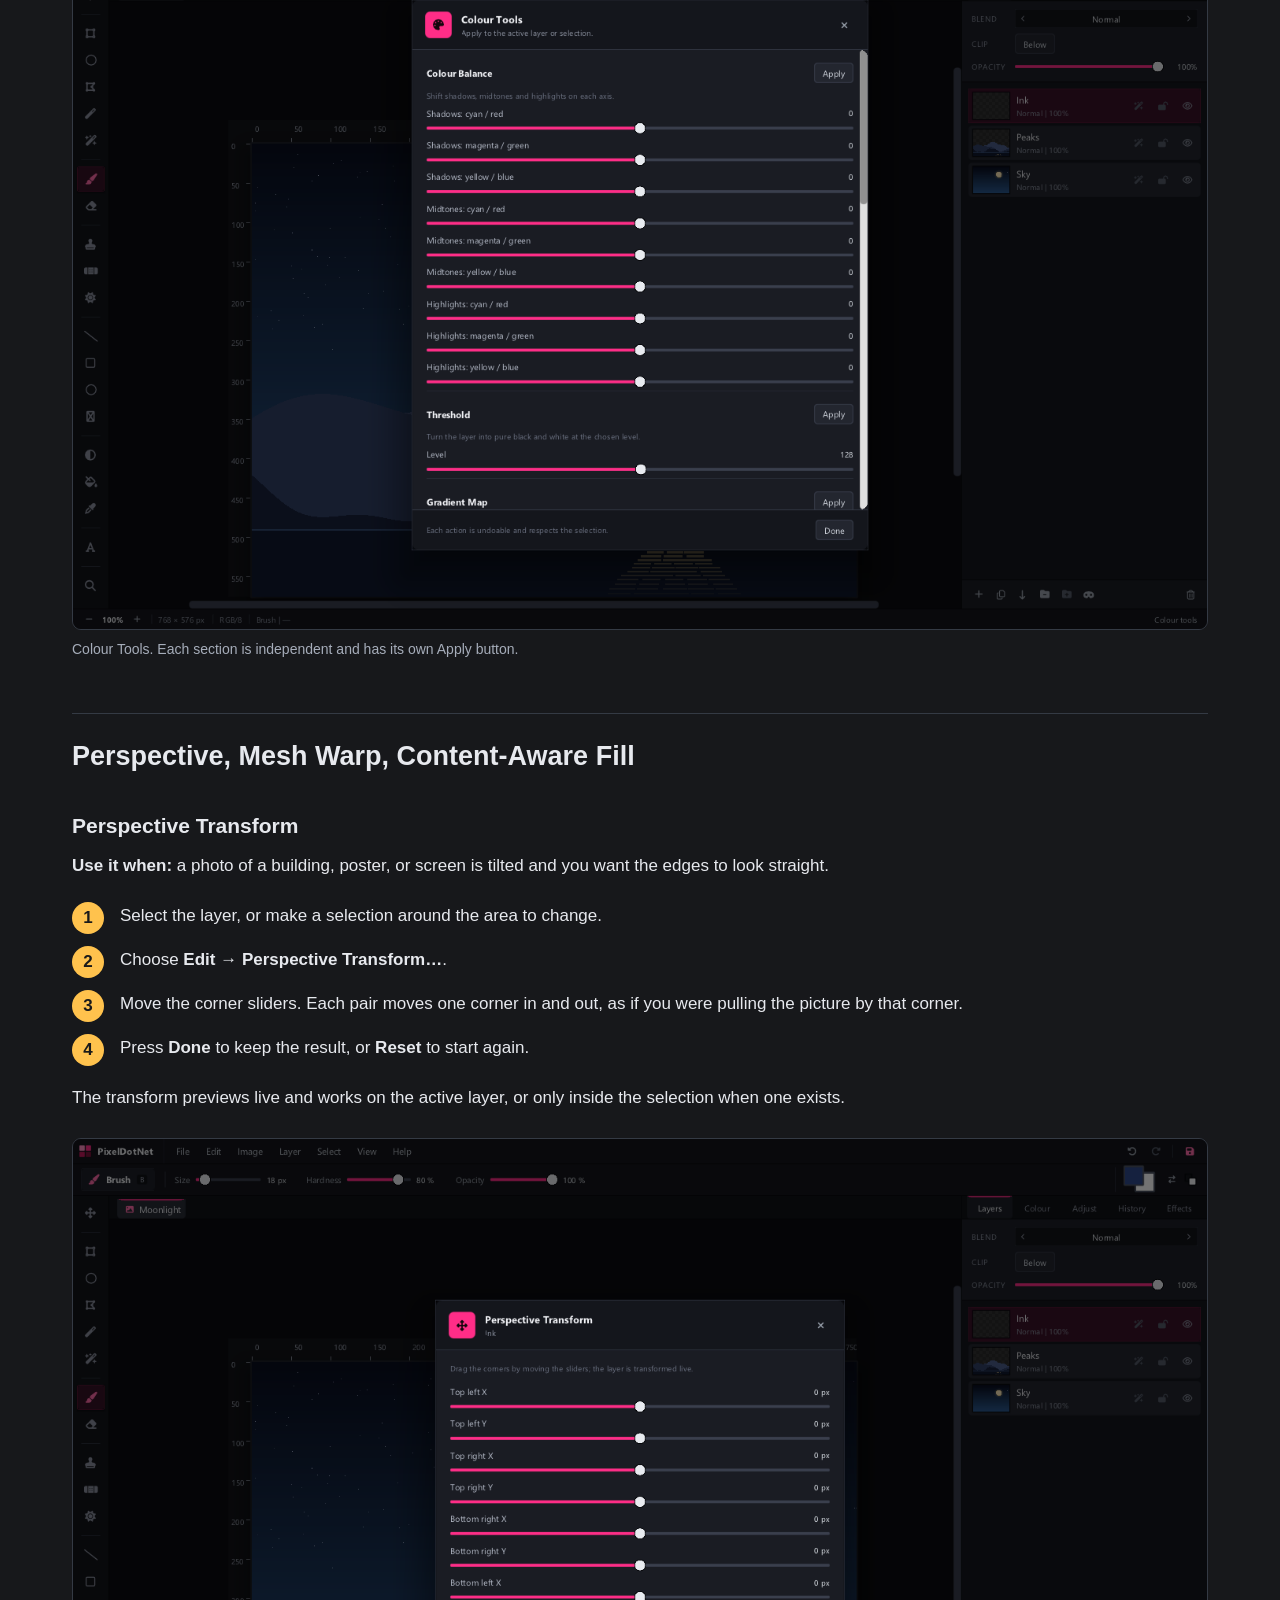
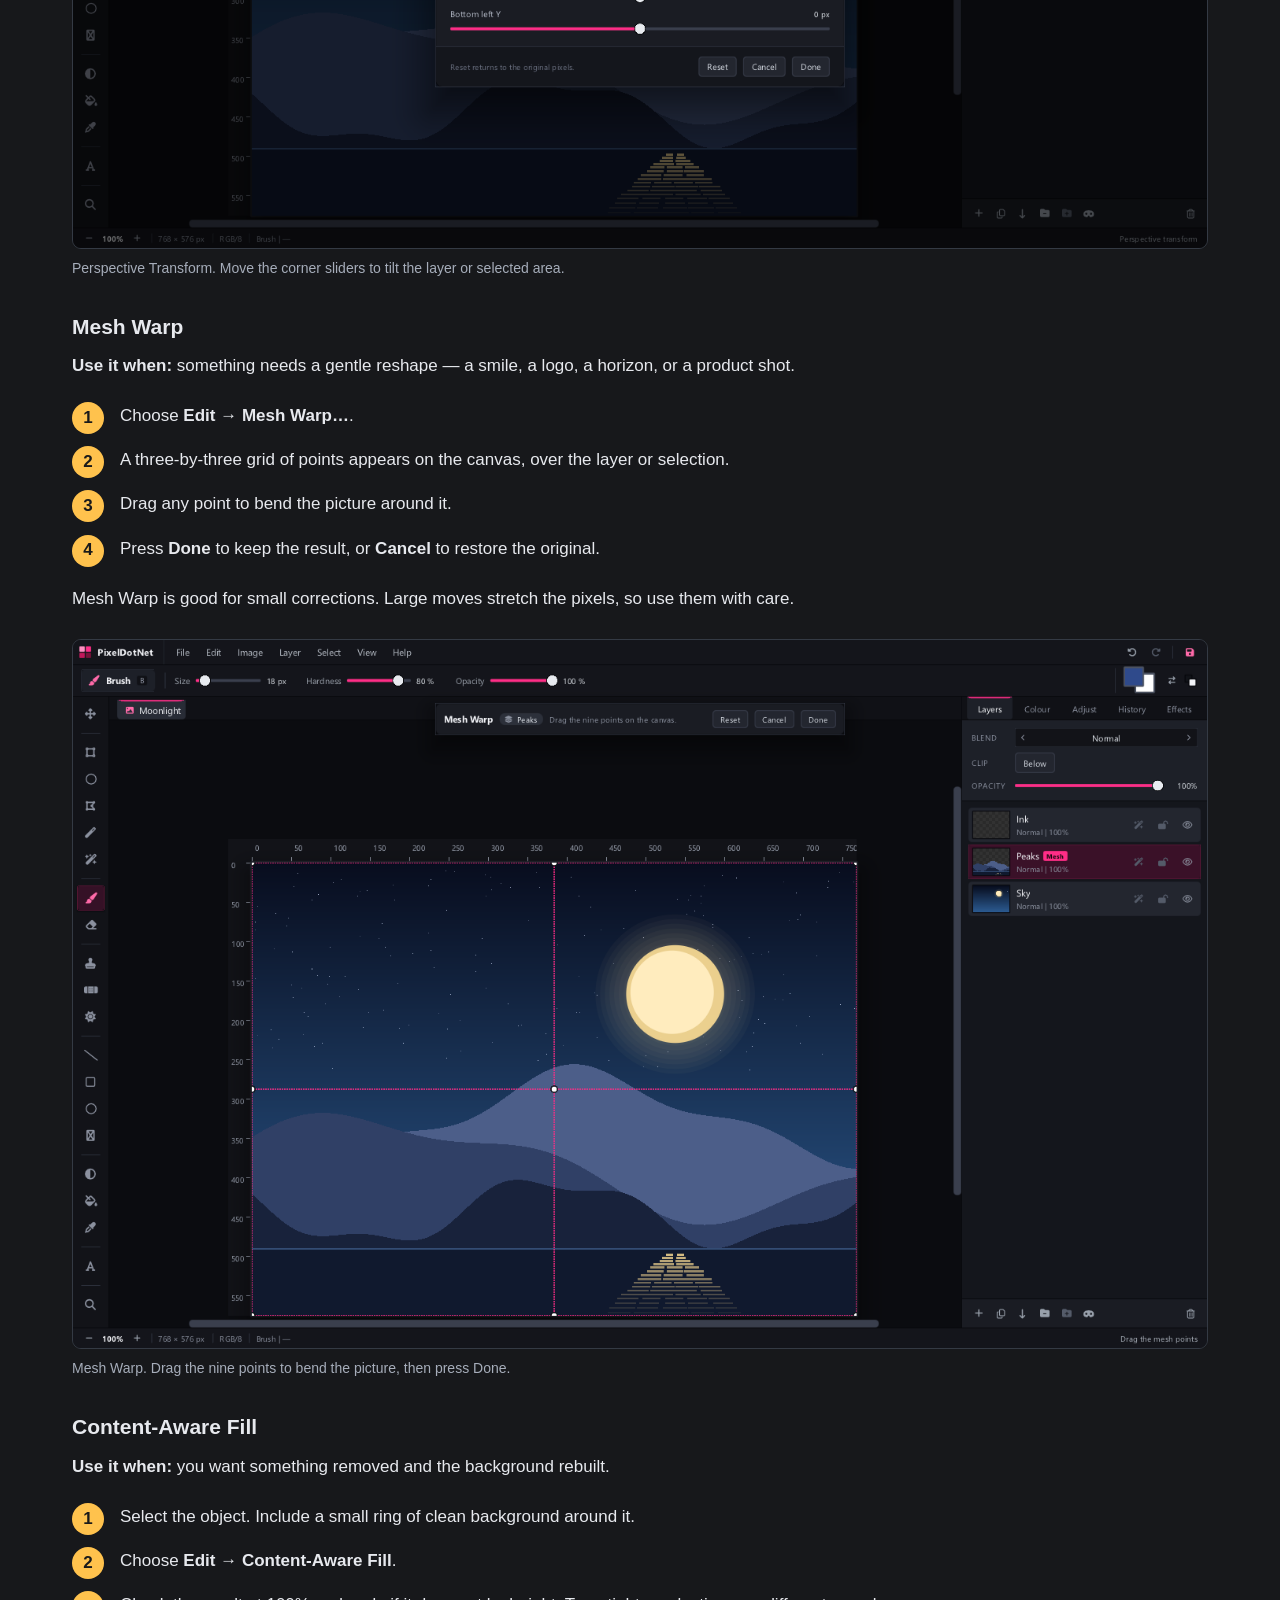
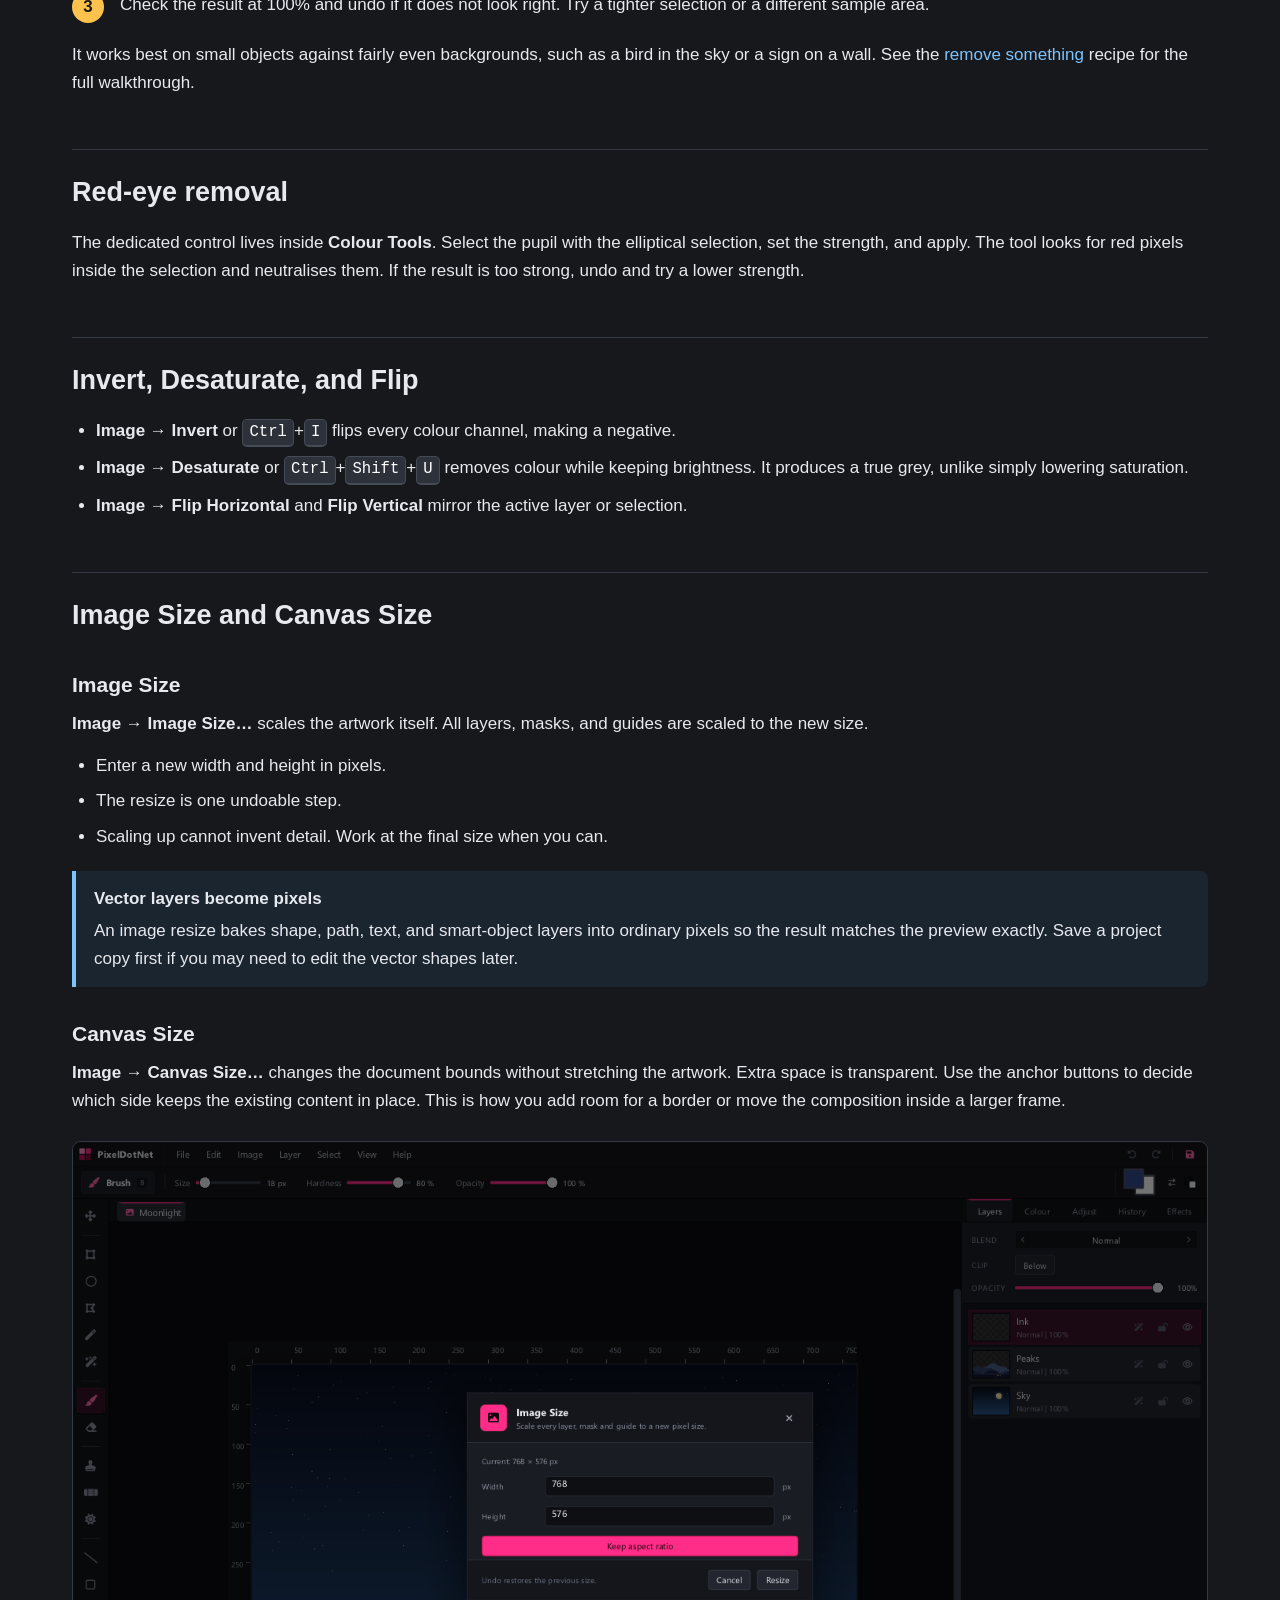
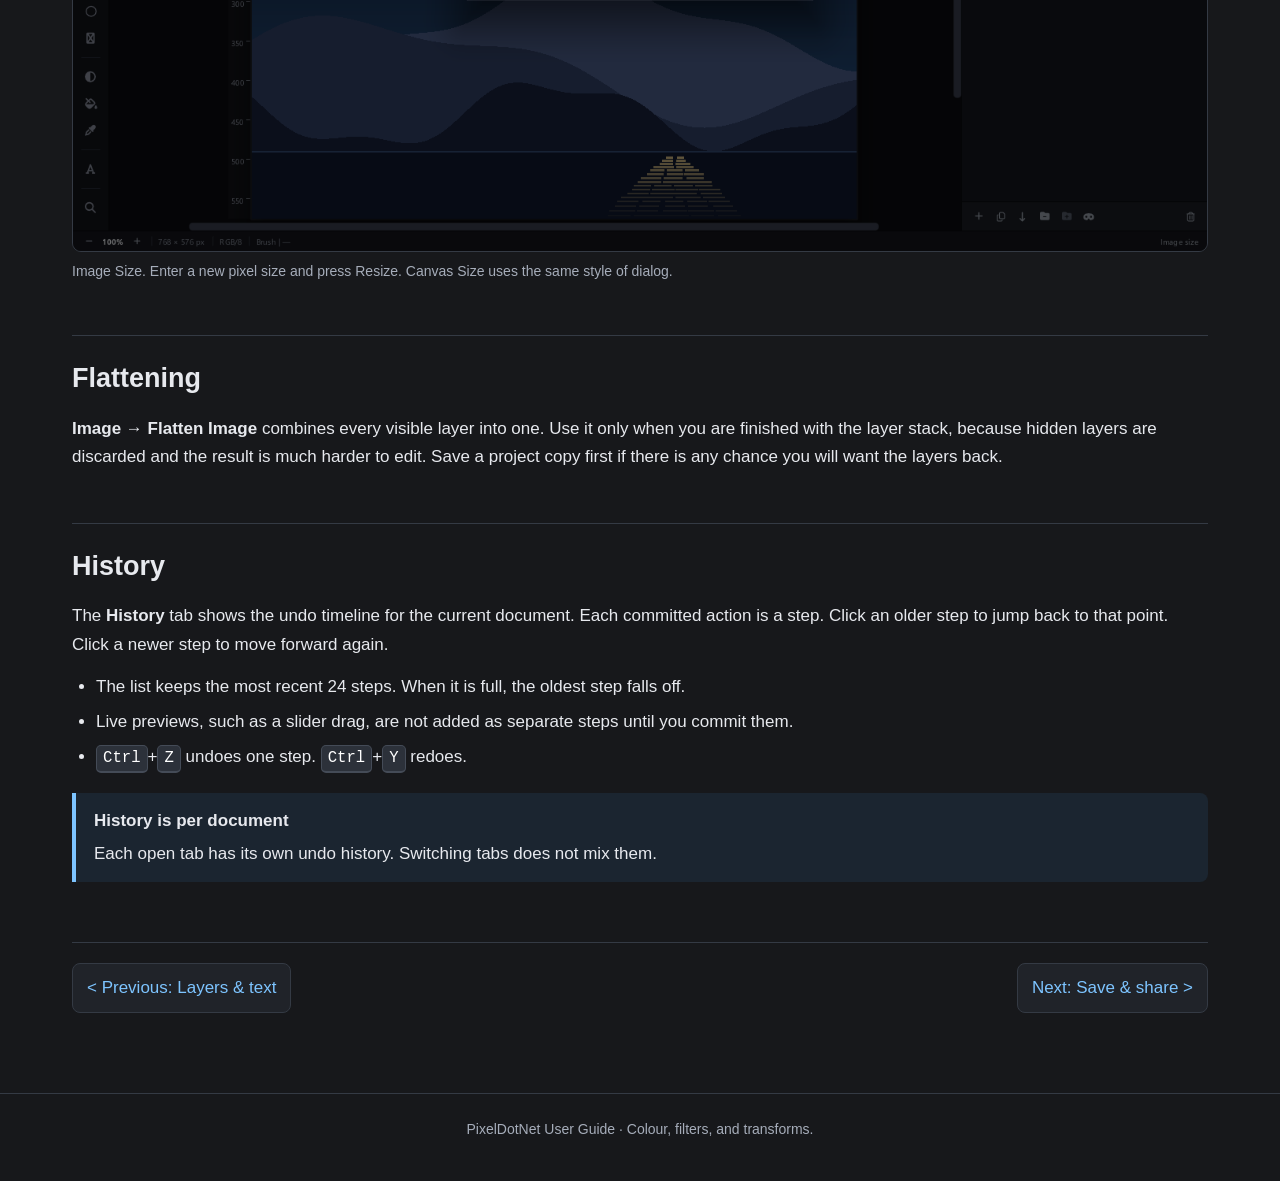
==== commit 2988fb55: "docs(docs update)" ====
--- a/docs/adjustments.html
+++ b/docs/adjustments.html
@@ -84,7 +84,7 @@
     <p><strong>Apply</strong> keeps the result as one undo step. <strong>Reset</strong> restores the original pixels.</p>
 
     <figure>
-        <img src="screenshots/adjust.png" alt="The Adjust tab with brightness, contrast, hue, saturation, levels, and curves">
+        <img src="screenshots/adjust.png" alt="The Adjust tab with brightness, contrast, hue, saturation, levels, and curves" width="1440" height="900" loading="lazy" decoding="async">
         <figcaption>The Adjust tab. Every slider previews live and respects the current selection.</figcaption>
     </figure>
 
@@ -141,7 +141,7 @@
     <p>Effects respect the selection. If you want an effect only on a face, select the face first. If you want to keep the original, duplicate the layer before applying.</p>
 
     <figure>
-        <img src="screenshots/effects.png" alt="The Effects tab with the effect list and amount slider">
+        <img src="screenshots/effects.png" alt="The Effects tab with the effect list and amount slider" width="1440" height="900" loading="lazy" decoding="async">
         <figcaption>The Effects tab. Choose an effect, adjust the amount, then press Apply or Cancel.</figcaption>
     </figure>
 
@@ -173,7 +173,7 @@
     <p>Click <strong>Split</strong> to create three greyscale layers above the active layer, one for red, one for green, and one for blue. This is useful for advanced channel work or for seeing how much each colour contributes.</p>
 
     <figure>
-        <img src="screenshots/colour.png" alt="The Colour Tools window with Colour Balance, Threshold, Gradient Map, and other sections">
+        <img src="screenshots/colour.png" alt="The Colour Tools window with Colour Balance, Threshold, Gradient Map, and other sections" width="1440" height="900" loading="lazy" decoding="async">
         <figcaption>Colour Tools. Each section is independent and has its own Apply button.</figcaption>
     </figure>
 
@@ -189,7 +189,7 @@
     <p>The transform previews live and works on the active layer, or only inside the selection when one exists.</p>
 
     <figure>
-        <img src="screenshots/perspective.png" alt="The Perspective Transform dialog with eight corner offset sliders">
+        <img src="screenshots/perspective.png" alt="The Perspective Transform dialog with eight corner offset sliders" width="1440" height="900" loading="lazy" decoding="async">
         <figcaption>Perspective Transform. Move the corner sliders to tilt the layer or selected area.</figcaption>
     </figure>
 
@@ -204,7 +204,7 @@
     <p>Mesh Warp is good for small corrections. Large moves stretch the pixels, so use them with care.</p>
 
     <figure>
-        <img src="screenshots/meshwarp.png" alt="The Mesh Warp grid with nine draggable points on the canvas">
+        <img src="screenshots/meshwarp.png" alt="The Mesh Warp grid with nine draggable points on the canvas" width="1440" height="900" loading="lazy" decoding="async">
         <figcaption>Mesh Warp. Drag the nine points to bend the picture, then press Done.</figcaption>
     </figure>
 
@@ -244,7 +244,7 @@
     <p><strong>Image → Canvas Size…</strong> changes the document bounds without stretching the artwork. Extra space is transparent. Use the anchor buttons to decide which side keeps the existing content in place. This is how you add room for a border or move the composition inside a larger frame.</p>
 
     <figure>
-        <img src="screenshots/resize.png" alt="The Image Size dialog with width, height, and anchor controls">
+        <img src="screenshots/resize.png" alt="The Image Size dialog with width, height, and anchor controls" width="1440" height="900" loading="lazy" decoding="async">
         <figcaption>Image Size. Enter a new pixel size and press Resize. Canvas Size uses the same style of dialog.</figcaption>
     </figure>
 
--- a/docs/style.css
+++ b/docs/style.css
@@ -236,6 +236,7 @@
 
 .hero img {
     width: 100%;
+    height: auto;
     border: 1px solid var(--line);
     border-radius: 10px;
     display: block;
@@ -364,6 +365,7 @@
 
 figure img {
     width: 100%;
+    height: auto;
     display: block;
     border: 1px solid var(--line);
     border-radius: 9px;
